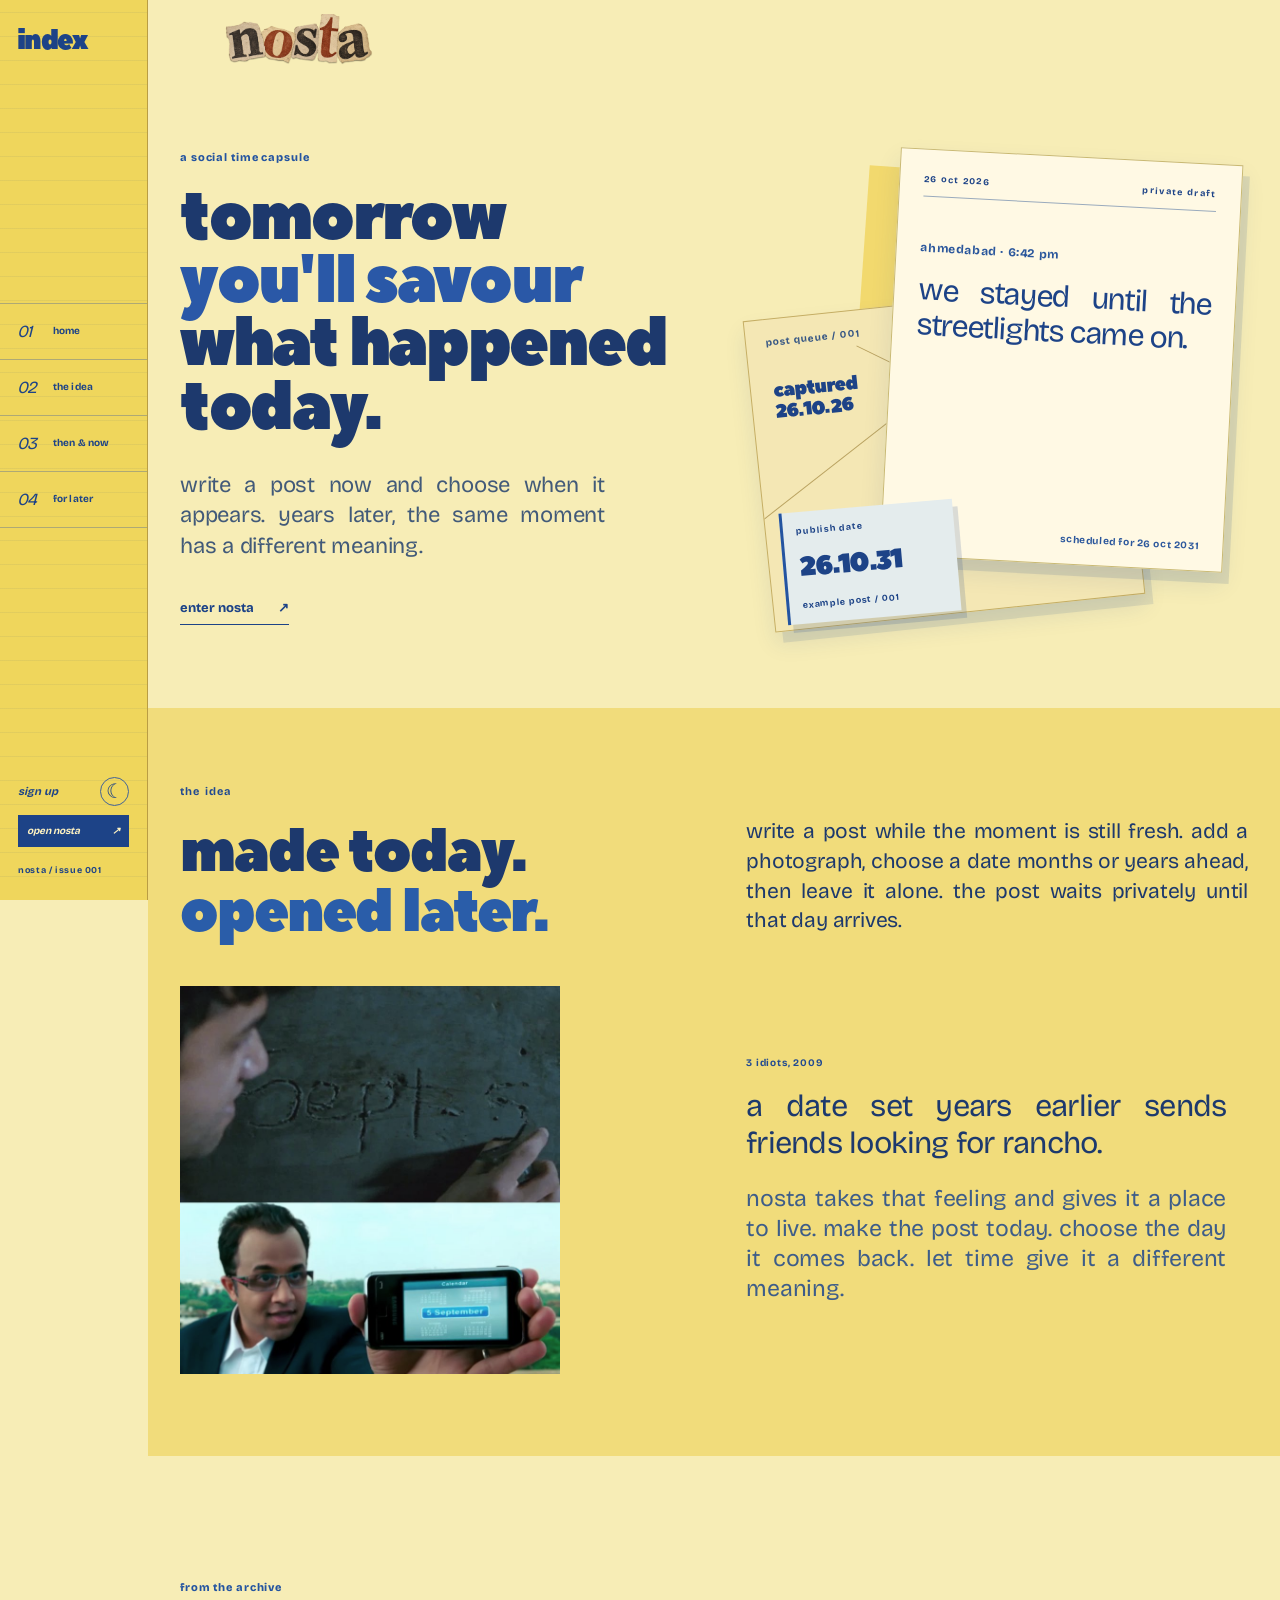
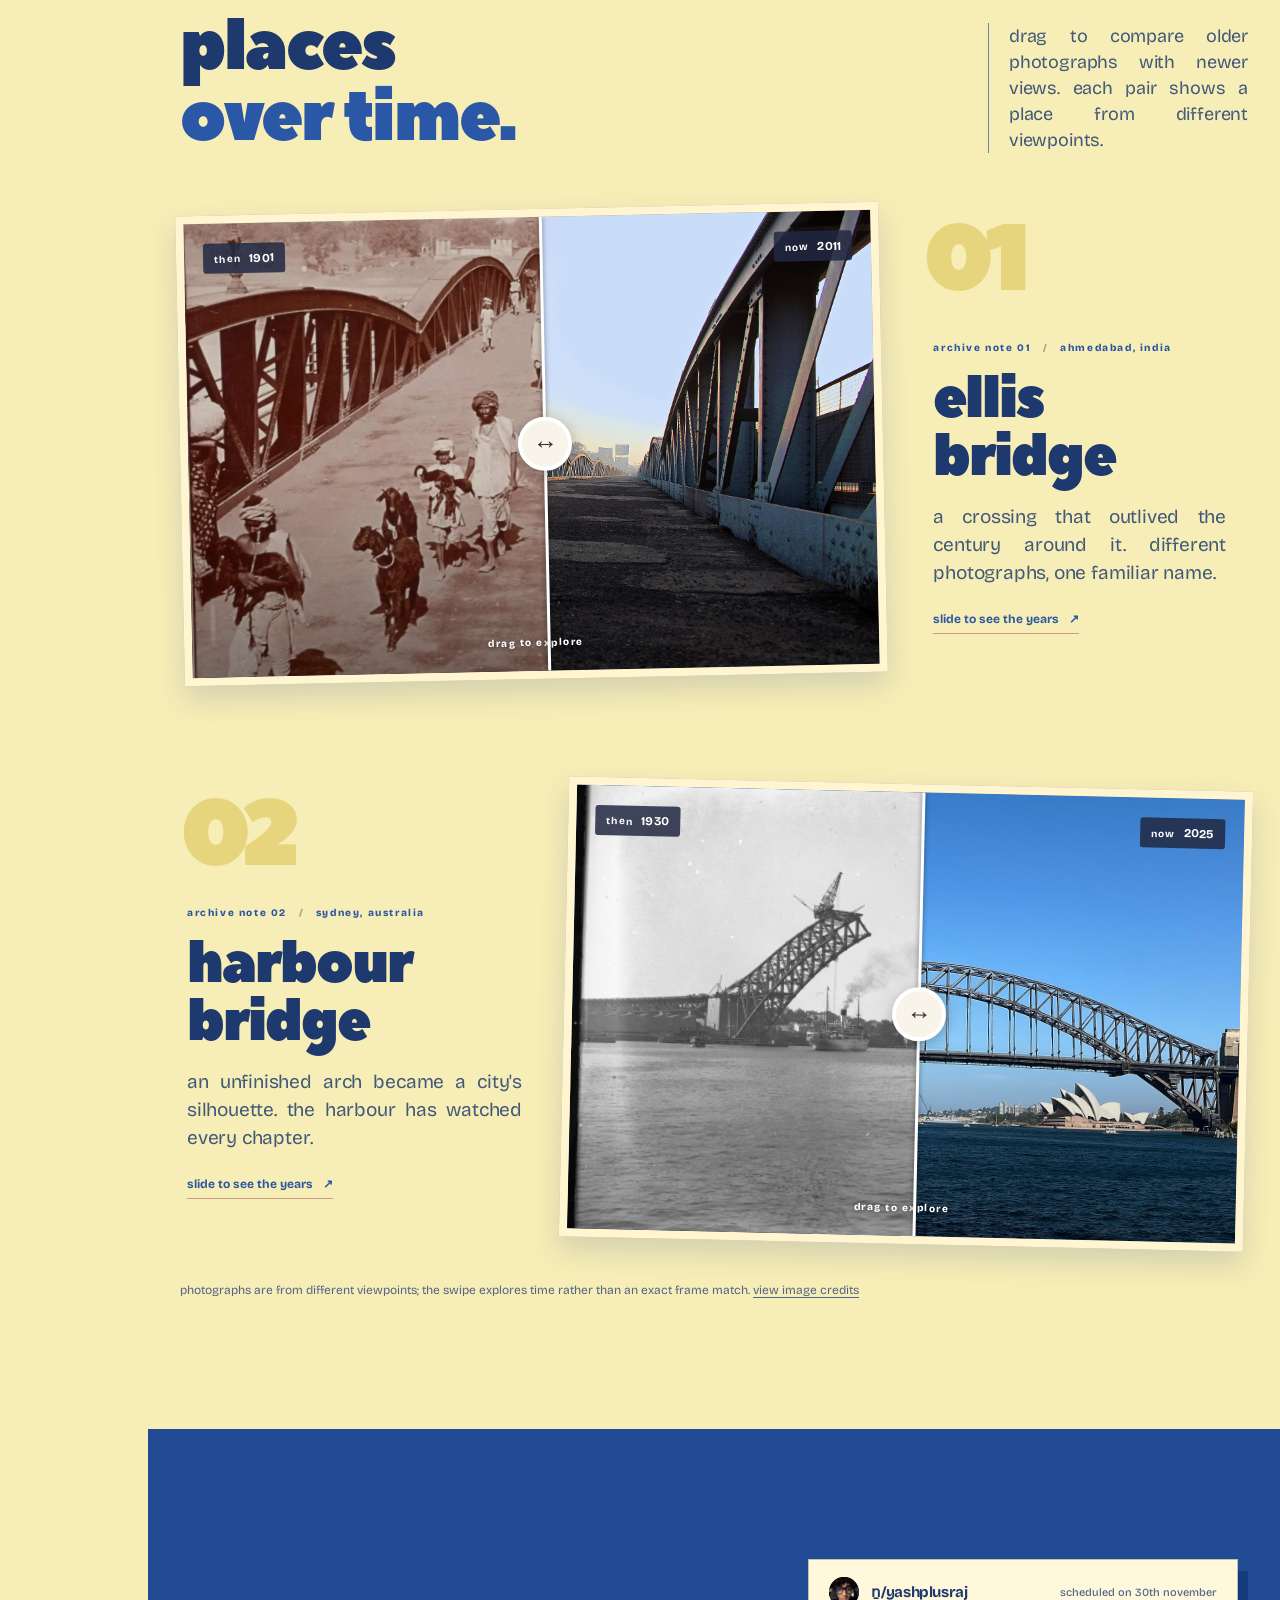
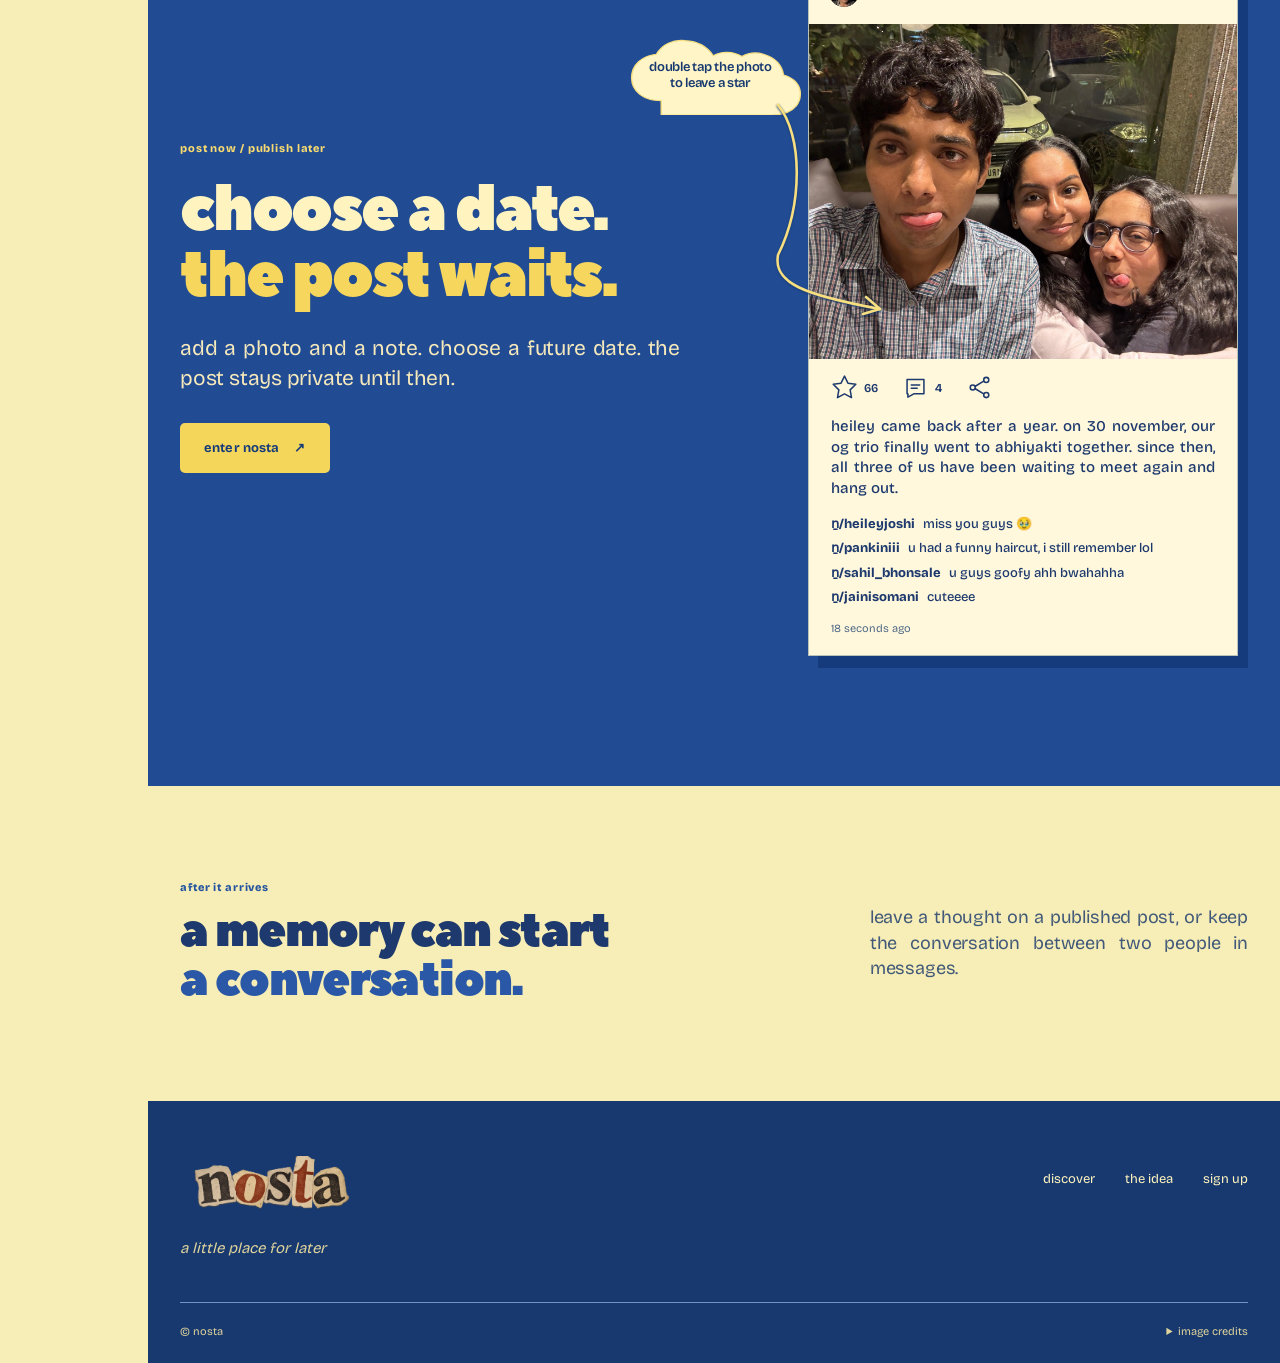
==== public-site/index.html @ d3b68fe1 "Add files via upload" ====
<!doctype html>
<html lang="en">
<head>
  <meta charset="utf-8">
  <meta name="viewport" content="width=device-width, initial-scale=1">
  <meta name="theme-color" content="#f7edb6">
  <meta name="description" content="nosta is a place to capture today and rediscover tomorrow.">
  <title>nosta</title>
  <link rel="icon" href="./favicon.svg" type="image/svg+xml">
  <script src="./theme.js"></script>
  <link rel="stylesheet" href="./styles.css?v=11">
  <link rel="stylesheet" href="./palette.css?v=2">
  <script src="./main.js?v=3" defer></script>
</head>
<body>
<div class="loading-screen" role="status" aria-live="polite" aria-label="loading nosta">
  <span class="loading-mark"><img src="./assets/nosta-newspaper-logo.png" alt="nosta"></span>
  <span class="loading-caption">a little place for later</span>
  <span class="loading-track" aria-hidden="true"><span></span></span>
</div>
<aside class="theme-rail" aria-label="explore nosta">
  <div class="theme-rail-title"><span>index</span></div>
  <nav class="theme-rail-nav" aria-label="page sections">
    <a href="#top"><span class="rail-number" aria-hidden="true">01</span><span class="rail-label">home</span></a>
    <a href="#the-idea"><span class="rail-number" aria-hidden="true">02</span><span class="rail-label">the idea</span></a>
    <a href="#discover"><span class="rail-number" aria-hidden="true">03</span><span class="rail-label">then & now</span></a>
    <a href="#your-future"><span class="rail-number" aria-hidden="true">04</span><span class="rail-label">for later</span></a>
  </nav>
  <div class="theme-rail-bottom"><div class="rail-controls"><a class="rail-signin" href="./waitlist.html">sign up</a><button class="theme-toggle" type="button" data-theme-toggle aria-label="switch to dark theme" aria-pressed="false" title="switch to dark theme"><span class="theme-icon theme-icon-moon" aria-hidden="true">☾</span><span class="theme-icon theme-icon-sun" aria-hidden="true">☀</span></button></div><a class="rail-join" href="./waitlist.html">open nosta <span aria-hidden="true">↗</span></a><small>nosta / issue 001</small></div>
</aside>
<main class="site-shell">
  <header class="site-header" id="top">
    <a class="header-logo" href="./index.html" aria-label="nosta home"><span class="nosta-logo"><img src="./assets/nosta-newspaper-logo.png" alt="nosta"></span></a>
    <div class="mobile-header-actions"><a href="./waitlist.html">sign up</a><button class="theme-toggle" type="button" data-theme-toggle aria-label="switch to dark theme" aria-pressed="false" title="switch to dark theme"><span class="theme-icon theme-icon-moon" aria-hidden="true">☾</span><span class="theme-icon theme-icon-sun" aria-hidden="true">☀</span></button></div>
  </header>

  <section class="hero section-wrap" aria-labelledby="hero-title">
    <div class="hero-copy">
      <p class="eyebrow">a social time capsule</p>
      <h1 id="hero-title">tomorrow<br><em>you'll savour</em><br>what happened today.</h1>
      <p class="hero-description">write a post now and choose when it appears. years later, the same moment has a different meaning.</p>
      <a class="hero-enter" href="./waitlist.html">enter nosta <span aria-hidden="true">↗</span></a>
    </div>
    <div class="hero-art" aria-hidden="true">
      <div class="hero-envelope"><span class="envelope-mark">post queue / 001</span><span class="envelope-address">captured<br>26.10.26</span></div>
      <div class="hero-letter"><div class="letter-top"><span>26 oct 2026</span><span>private draft</span></div><p class="letter-salutation">ahmedabad · 6:42 pm</p><p class="letter-body">we stayed until the streetlights came on.</p><span class="letter-signature">scheduled for 26 oct 2031</span></div>
      <div class="hero-ticket"><span>publish date</span><strong>26.10.31</strong><small>example post / 001</small></div>
    </div>
  </section>

  <section class="intro-strip" id="the-idea" aria-labelledby="idea-title">
    <div class="section-wrap intro-strip-inner">
      <div class="intro-lead"><span class="intro-number">the idea</span><h2 id="idea-title">made today.<br><em>opened later.</em></h2></div>
      <div class="intro-copy"><p>write a post while the moment is still fresh. add a photograph, choose a date months or years ahead, then leave it alone. the post waits privately until that day arrives.</p></div>
      <figure class="intro-film">
        <img src="./assets/three-idiots-september-5.jpg" alt="two scenes from 3 idiots: september 5 marked on a wall and shown on a phone calendar" width="800" height="818" loading="lazy">
        <figcaption><span>3 idiots, 2009</span><p>a date set years earlier sends friends looking for rancho.</p><p>nosta takes that feeling and gives it a place to live. make the post today. choose the day it comes back. let time give it a different meaning.</p></figcaption>
      </figure>
    </div>
  </section>

  <section class="discover-section section-wrap" id="discover" aria-labelledby="discover-title">
    <div class="section-heading"><div><p class="eyebrow">from the archive</p><h2 id="discover-title">places<br><em>over time.</em></h2></div><p>drag to compare older photographs with newer views. each pair shows a place from different viewpoints.</p></div>
    <article class="story-card story-card-featured">
      <div class="comparison" data-comparison role="group" aria-label="ellis bridge: compare 1901 and 2011">
        <img class="comparison-image comparison-after" src="./assets/ellis-2011.jpg" alt="ellis bridge in ahmedabad, photographed in 2011" draggable="false">
        <img class="comparison-image comparison-before" src="./assets/ellis-1901.webp" alt="ellis bridge in ahmedabad, photographed around 1901" draggable="false">
        <span class="comparison-pill comparison-pill-before">then <strong>1901</strong></span><span class="comparison-pill comparison-pill-after">now <strong>2011</strong></span>
        <input class="comparison-range" type="range" min="0" max="100" value="52" aria-label="reveal ellis bridge in 1901 or 2011">
        <span class="comparison-divider" aria-hidden="true"></span><span class="comparison-handle" aria-hidden="true">↔</span><span class="comparison-help" aria-hidden="true">drag to explore</span>
      </div>
      <div class="story-details"><div class="story-index">archive note 01 <span>/</span> ahmedabad, india</div><h3>ellis<br>bridge</h3><p>a crossing that outlived the century around it. different photographs, one familiar name.</p><span class="story-tag">slide to see the years <span aria-hidden="true">↗</span></span></div>
    </article>
    <article class="story-card story-card-secondary">
      <div class="story-details"><div class="story-index">archive note 02 <span>/</span> sydney, australia</div><h3>harbour<br>bridge</h3><p>an unfinished arch became a city's silhouette. the harbour has watched every chapter.</p><span class="story-tag">slide to see the years <span aria-hidden="true">↗</span></span></div>
      <div class="comparison" data-comparison role="group" aria-label="sydney harbour bridge: compare 1930 and 2025">
        <img class="comparison-image comparison-after" src="./assets/sydney-2025.jpg" alt="sydney harbour bridge photographed in october 2025" draggable="false">
        <img class="comparison-image comparison-before" src="./assets/sydney-1930.jpg" alt="sydney harbour bridge under construction in may 1930" draggable="false">
        <span class="comparison-pill comparison-pill-before">then <strong>1930</strong></span><span class="comparison-pill comparison-pill-after">now <strong>2025</strong></span>
        <input class="comparison-range" type="range" min="0" max="100" value="52" aria-label="reveal sydney harbour bridge in 1930 or 2025">
        <span class="comparison-divider" aria-hidden="true"></span><span class="comparison-handle" aria-hidden="true">↔</span><span class="comparison-help" aria-hidden="true">drag to explore</span>
      </div>
    </article>
    <p class="image-context">photographs are from different viewpoints; the swipe explores time rather than an exact frame match. <a href="#image-credits">view image credits</a></p>
  </section>

  <section class="future-section" id="your-future" aria-labelledby="future-title"><div class="section-wrap future-grid">
    <div class="future-copy"><p class="eyebrow eyebrow-light">post now / publish later</p><h2 id="future-title">choose a date.<br><em>the post waits.</em></h2><p>add a photo and a note. choose a future date. the post stays private until then.</p><a class="button-light" href="./waitlist.html">enter nosta <span aria-hidden="true">↗</span></a></div>
    <div class="post-demo">
    <div class="post-demo-note" aria-hidden="true"><span class="post-demo-cloud"><svg viewBox="0 0 230 112" preserveAspectRatio="none"><path d="M54 92C32 92 17 79 17 60c0-18 13-31 31-33C55 13 69 6 84 8c16 1 28 9 35 21 11-7 25-6 36 1 8-5 18-6 27-3 15 5 23 16 25 29 13 4 21 14 21 27 0 18-15 29-35 29H54Z"/></svg><span>double tap the photo<br>to leave a star</span></span><svg class="post-demo-arrow" viewBox="0 0 170 230" preserveAspectRatio="none" fill="none"><path d="M10 10C35 40 35 110 10 160C5 188 36 200 112 214"/><path d="m112 214-14-12M112 214l-17 5"/></svg><svg class="post-demo-arrow-mobile" viewBox="0 0 100 175" fill="none"><path d="M12 8C64 34 88 79 59 151"/><path d="m59 151-11-16M59 151l17-8"/></svg></div>
    <article class="post-preview" aria-label="example of a nosta post">
      <header class="post-preview-header"><span class="post-profile" aria-hidden="true"><img src="./assets/nosta-yash-profile.jpg" alt=""></span><span class="post-username">ṉ/yashplusraj</span><span class="post-scheduled">scheduled on 30th november</span></header>
      <div class="post-preview-photo" role="img" aria-label="three friends together at abhiyakti. double tap to leave a star." title="double tap to leave a star">
        <img src="./assets/nosta-trio-abhiyakti.jpg" alt="" loading="lazy">
        <span class="post-star-burst" aria-hidden="true"><svg viewBox="0 0 32 32"><path d="m16 2.5 4.1 8.4 9.3 1.3-6.7 6.6 1.6 9.2L16 23.6 7.7 28l1.6-9.2-6.7-6.6 9.3-1.3L16 2.5Z"/></svg></span>
      </div>
      <div class="post-preview-actions" aria-label="post actions">
        <button class="post-action post-action-star" type="button" data-star-button data-count="66" aria-label="star this post" aria-pressed="false"><svg class="star-icon" viewBox="0 0 32 32" aria-hidden="true"><path d="m16 2.5 4.1 8.4 9.3 1.3-6.7 6.6 1.6 9.2L16 23.6 7.7 28l1.6-9.2-6.7-6.6 9.3-1.3L16 2.5Z"/></svg><span class="post-action-count" hidden></span></button>
        <button class="post-action" type="button" data-post-action="comment" data-count="4" aria-label="view 4 comments"><svg viewBox="0 0 32 32" aria-hidden="true"><path d="M6 6.5h20v17H14l-7 4v-4H6z"/><path d="M11 13h10M11 17h7"/></svg><span class="post-action-count" hidden></span></button>
        <button class="post-action" type="button" data-post-action="share" data-count="0" aria-label="share this post"><svg viewBox="0 0 32 32" aria-hidden="true"><circle cx="8" cy="16" r="3"/><circle cx="24" cy="7" r="3"/><circle cx="24" cy="25" r="3"/><path d="m11 14.5 10-6M11 17.5l10 6"/></svg><span class="post-action-count" hidden></span></button>
      </div>
      <div class="post-preview-content"><p class="post-preview-caption">heiley came back after a year. on 30 november, our og trio finally went to abhiyakti together. since then, all three of us have been waiting to meet again and hang out.</p><div class="post-preview-comments" aria-label="comments on this post" tabindex="-1"><p><strong>ṉ/heileyjoshi</strong> miss you guys 🥹</p><p><strong>ṉ/pankiniii</strong> u had a funny haircut, i still remember lol</p><p><strong>ṉ/sahil_bhonsale</strong> u guys goofy ahh bwahahha</p><p><strong>ṉ/jainisomani</strong> cuteeee</p></div><p class="post-preview-time">18 seconds ago</p><p class="post-preview-feedback" role="status" aria-live="polite" hidden></p></div>
    </article>
    </div>
    <a class="future-mobile-cta button-light" href="./waitlist.html">enter nosta <span aria-hidden="true">↗</span></a>
  </div></section>

  <section class="connection-section section-wrap" aria-labelledby="connection-title"><div><p class="eyebrow">after it arrives</p><h2 id="connection-title">a memory can start<br><em>a conversation.</em></h2></div><p>leave a thought on a published post, or keep the conversation between two people in messages.</p></section>

  <footer class="site-footer" id="image-credits"><div class="section-wrap footer-main"><div><span class="nosta-logo"><img src="./assets/nosta-newspaper-logo.png" alt="nosta"></span><p>a little place for later</p></div><div class="footer-links"><a href="#discover">discover</a><a href="#the-idea">the idea</a><a href="./waitlist.html">sign up</a></div></div><div class="section-wrap footer-credits"><span>© nosta</span><details><summary>image credits</summary><p><em>3 idiots</em> film scenes: © <a href="https://vinodchoprafilms.com/movies/3-idiots/" target="_blank" rel="noreferrer">vinod chopra films</a>; image composition from a <a href="https://www.linkedin.com/posts/rudranilbhattacharjee_3idiots-agenticai-softwareengineering-activity-7369716349708787715-qBpE" target="_blank" rel="noreferrer">public post</a>. ellis bridge, 1901: <a href="https://oldpik.com/en/picture/_QdSI2jMEpo" target="_blank" rel="noreferrer">oldpik collection</a>. ellis bridge, 2011: <a href="https://commons.wikimedia.org/wiki/File:Old_bridge_of_ahmedabad.JPG" target="_blank" rel="noreferrer">glitterchirag / wikimedia commons</a>, cc by-sa 3.0. sydney, 1930: <a href="https://commons.wikimedia.org/wiki/File:Sydney_Harbour_Bridge_under_construction_(7606868638).jpg" target="_blank" rel="noreferrer">samuel j. hood studio / australian national maritime museum</a>. sydney, 2025: <a href="https://commons.wikimedia.org/wiki/File:Sydney_Harbour_Bridge-16_October_2025.jpg" target="_blank" rel="noreferrer">servite et contribuere / wikimedia commons</a>, cc0.</p></details></div></footer>
</main>
</body>
</html>
---- public-site/styles.css ----
@font-face{font-family:Newsreader;src:url('./assets/newsreader-roman.woff2') format('woff2');font-style:normal;font-weight:200 800;font-display:swap}
@font-face{font-family:Newsreader;src:url('./assets/newsreader-italic.woff2') format('woff2');font-style:italic;font-weight:200 800;font-display:swap}
@font-face{font-family:IBMPlexSans;src:url('./assets/ibm-plex-sans-latin-ext.woff2') format('woff2');font-style:normal;font-weight:400 700;font-display:swap;unicode-range:U+0100-024F,U+1E00-1EFF}
@font-face{font-family:IBMPlexSans;src:url('./assets/ibm-plex-sans-variable.woff2') format('woff2');font-style:normal;font-weight:400 700;font-display:swap;unicode-range:U+0000-00FF,U+2000-206F,U+20AC,U+2122,U+2191-2193}
@font-face{font-family:DMSans;src:url('./assets/dm-sans-latin-ext.woff2') format('woff2');font-style:normal;font-weight:400 700;font-display:swap;unicode-range:U+0100-024F,U+1E00-1EFF}
@font-face{font-family:DMSans;src:url('./assets/dm-sans-latin.woff2') format('woff2');font-style:normal;font-weight:400 700;font-display:swap;unicode-range:U+0000-00FF,U+2000-206F,U+20AC,U+2122,U+2191-2193}
@font-face{font-family:OpenSauceSans;src:url('./assets/open-sauce-sans-regular.woff2') format('woff2');font-style:normal;font-weight:400;font-display:swap}
@font-face{font-family:OpenSauceSans;src:url('./assets/open-sauce-sans-italic.woff2') format('woff2');font-style:italic;font-weight:400;font-display:swap}
@font-face{font-family:OpenSauceSans;src:url('./assets/open-sauce-sans-semibold.woff2') format('woff2');font-style:normal;font-weight:600;font-display:swap}
@font-face{font-family:OpenSauceSans;src:url('./assets/open-sauce-sans-bold.woff2') format('woff2');font-style:normal;font-weight:700;font-display:swap}
@font-face{font-family:OpenSauceSans;src:url('./assets/open-sauce-sans-extrabold.woff2') format('woff2');font-style:normal;font-weight:800;font-display:swap}
@font-face{font-family:PeaceSans;src:url('./assets/peace-sans.woff2') format('woff2');font-style:normal;font-weight:700;font-display:swap}
@font-face{font-family:BricolageGrotesque;src:url('./assets/bricolage-grotesque-latin-ext.woff2') format('woff2');font-style:normal;font-weight:200 800;font-display:swap;unicode-range:U+0100-02BA,U+02BD-02C5,U+02C7-02CC,U+02CE-02D7,U+02DD-02FF,U+0304,U+0308,U+0329,U+1D00-1DBF,U+1E00-1E9F,U+1EF2-1EFF,U+2020,U+20A0-20AB,U+20AD-20C0,U+2113,U+2C60-2C7F,U+A720-A7FF}
@font-face{font-family:BricolageGrotesque;src:url('./assets/bricolage-grotesque-latin.woff2') format('woff2');font-style:normal;font-weight:200 800;font-display:swap;unicode-range:U+0000-00FF,U+0131,U+0152-0153,U+02BB-02BC,U+02C6,U+02DA,U+0304,U+0308,U+0329,U+2000-206F,U+20AC,U+2122,U+2191,U+2193,U+2212,U+2215,U+FEFF,U+FFFD}
:root{--paper:#f7f1e7;--paper-deep:#efe5d6;--ink:#28221e;--muted:#6d645c;--rust:#a9432b;--rust-dark:#86341f;--gold:#eab772;--line:#d9cebf;--serif:Newsreader,Georgia,serif;--editorial:Newsreader,Georgia,serif;--sans:IBMPlexSans,Arial,Helvetica,sans-serif}
*{box-sizing:border-box}
html{scroll-behavior:smooth}
body{margin:0;background:var(--paper);color:var(--ink);font-family:var(--sans);-webkit-font-smoothing:antialiased}
a{color:inherit;text-decoration:none}
button,input{font:inherit}
.site-shell{overflow:hidden}
.section-wrap{width:min(100% - 64px,1220px);margin-inline:auto}
.announcement-bar{height:31px;display:flex;align-items:center;justify-content:center;gap:13px;background:#80311f;color:#f8e8d4;font-size:10px;font-weight:700;letter-spacing:.22em;text-transform:uppercase}
.announcement-bar span{font-size:13px;color:#e5ae70;line-height:1}
.site-header{height:86px;display:flex;align-items:center;justify-content:space-between;padding:0 clamp(28px,5vw,80px);border-bottom:1px solid var(--line);background:#fbf7ef;position:relative;z-index:10}
.header-logo{display:inline-flex;align-items:center;min-width:180px}
.nosta-logo{display:inline-flex;align-items:baseline;position:relative;font:700 47px/.85 var(--serif);letter-spacing:-.095em;color:var(--rust);white-space:nowrap;text-shadow:.6px .6px 0 #702516}
.nosta-logo span{display:inline-block}
.nosta-logo span:nth-child(1){transform:rotate(-7deg) translateY(1px);font-size:1.15em;margin-right:.015em}
.nosta-logo span:nth-child(2){transform:rotate(7deg) translateY(-1px)}
.nosta-logo span:nth-child(3){transform:rotate(-4deg) translateY(2px)}
.nosta-logo span:nth-child(4){transform:rotate(3deg)}
.nosta-logo span:nth-child(5){transform:rotate(-6deg) translateY(2px)}
.nosta-logo i{font:normal 16px/1 var(--editorial);letter-spacing:0;position:absolute;right:-20px;top:0;color:#cf7a3a;transform:rotate(12deg)}
.nosta-logo-light{color:#f7e8d0;text-shadow:.6px .6px 0 #d2a688}
.nosta-logo{width:164px;line-height:1}
.nosta-logo img{display:block;width:100%;height:auto}
.main-nav{display:flex;gap:37px;align-items:center;margin-left:30px}
.main-nav a{font-size:13px;font-weight:600;color:#534940;transition:color .2s}
.main-nav a:hover,.header-signin:hover,.footer-links a:hover{color:var(--rust)}
.header-actions{display:flex;align-items:center;justify-content:flex-end;gap:25px;min-width:180px}
.header-signin,.header-user{font-size:13px;font-weight:700;white-space:nowrap}
.header-join,.button-primary,.button-light{display:inline-flex;align-items:center;justify-content:center;gap:15px;border-radius:5px;font-size:13px;font-weight:700;letter-spacing:.01em;transition:transform .2s,background .2s,box-shadow .2s}
.header-join{background:var(--rust);color:white;padding:13px 18px}
.header-join:hover,.button-primary:hover{background:var(--rust-dark);transform:translateY(-2px);box-shadow:0 7px 18px #8b3a2530}
.hero{min-height:600px;display:grid;grid-template-columns:47% 53%;align-items:center;padding-top:45px;padding-bottom:65px}
.hero-copy{position:relative;z-index:2;padding-bottom:20px}
.eyebrow{display:flex;align-items:center;gap:9px;margin:0 0 23px;color:var(--rust);font-size:11px;font-weight:800;letter-spacing:.18em}
.eyebrow-dot{width:7px;height:7px;flex:0 0 7px;border-radius:50%;background:currentColor}
h1,h2,h3,p{margin-top:0}
.hero h1,.section-heading h2,.future-copy h2,.connection-section h2,.story-details h3,.memory-body h3,.login-copy h1,.login-card h2{font-family:var(--serif);font-weight:700}
.hero h1{font-size:clamp(56px,6vw,91px);line-height:1.02;letter-spacing:-.07em;max-width:600px;margin:0 0 25px}
em{font-style:normal;color:var(--rust)}
.hero-description{font-size:17px;line-height:1.7;color:var(--muted);max-width:480px;margin-bottom:29px}
.hero-cta-row{display:flex;align-items:center;gap:29px;flex-wrap:wrap}
.button-primary{background:var(--rust);color:#fff;padding:17px 24px}
.text-link{display:inline-flex;align-items:center;gap:10px;color:var(--ink);font-size:13px;font-weight:700;border-bottom:1px solid #8d7764;padding:8px 0}
.text-link:hover{color:var(--rust);border-color:var(--rust)}
.hero-footnote{display:flex;align-items:center;gap:9px;margin-top:48px;color:#85776a;font-family:var(--editorial);font-style:italic;font-size:13px}
.hero-footnote span{font-style:normal;color:var(--rust);font-size:20px}
.hero-art{height:500px;position:relative;margin-left:15px}
.hero-art:before{content:"";position:absolute;width:390px;height:390px;border-radius:50%;background:#ecd6b8;left:12%;top:7%}
.hero-photo{position:absolute;border:9px solid #fffaf1;box-shadow:0 20px 35px #5c463227;overflow:hidden;background:#dfd0bf}
.hero-photo img{width:100%;height:100%;object-fit:cover;display:block}
.hero-photo-back{width:60%;height:340px;left:0;top:35px;transform:rotate(-8deg)}
.hero-photo-front{width:64%;height:350px;right:0;top:94px;transform:rotate(7deg)}
.hero-photo-front img{object-position:53% center}
.photo-stamp{position:absolute;right:12px;bottom:12px;display:inline-block;background:#f9f2e6;color:#8a442f;padding:7px 11px;font:italic 16px var(--editorial);transform:rotate(-6deg)}
.hero-doodle{position:absolute;color:#b55231;z-index:3}
.hero-doodle-one{font-size:56px;right:4%;top:12px}.hero-doodle-two{font-size:29px;left:4%;bottom:16px}
.hero-paper-label{position:absolute;z-index:4;left:26%;bottom:4px;transform:rotate(-7deg);background:#eebf7c;color:#5f2e1e;padding:15px 26px;text-align:center;box-shadow:4px 6px 0 #b8824f44;font:italic 17px/1.15 var(--editorial)}
.intro-strip{background:#e9d8bd;border-top:1px solid #d7bd99;border-bottom:1px solid #d7bd99}
.intro-strip-inner{min-height:126px;display:flex;align-items:center;gap:55px}
.intro-number{font-size:11px;letter-spacing:.16em;font-weight:800;color:var(--rust);white-space:nowrap}
.intro-strip p{margin:0;font:700 clamp(20px,2.4vw,30px)/1.3 var(--serif);letter-spacing:-.025em}
.intro-strip p span{color:var(--rust)}
.intro-flower{margin-left:auto;color:var(--rust);font-size:50px;line-height:1}
.discover-section{padding-top:95px;padding-bottom:100px}
.section-heading{display:flex;justify-content:space-between;align-items:end;gap:30px;margin-bottom:38px}
.section-heading .eyebrow{margin-bottom:18px}
.section-heading h2{font-size:clamp(36px,4vw,56px);line-height:1.12;letter-spacing:-.05em;margin:0}
.section-heading>p{max-width:245px;margin:0 0 5px;color:var(--muted);font-size:14px;line-height:1.6}
.story-card{display:grid;border:1px solid #dfd5c8;background:#fcf9f2;box-shadow:0 15px 35px #71563c0d;overflow:hidden}
.story-card-featured{grid-template-columns:1.55fr 1fr;min-height:500px}
.story-card-secondary{grid-template-columns:.9fr 1.25fr;min-height:410px;margin-top:23px}
.story-details{display:flex;flex-direction:column;align-items:flex-start;justify-content:center;padding:clamp(28px,4vw,55px)}
.story-index{color:var(--rust);font-size:10px;font-weight:800;letter-spacing:.16em;margin-bottom:30px}
.story-index span{padding:0 8px;color:#ad9b8d}
.story-details h3{font-size:clamp(32px,3.3vw,48px);line-height:1.08;letter-spacing:-.055em;margin-bottom:18px}
.story-details p{max-width:335px;color:var(--muted);font-size:15px;line-height:1.75;margin-bottom:25px}
.story-tag{display:inline-flex;align-items:center;gap:10px;color:var(--rust);font-size:12px;font-weight:700;border-bottom:1px solid #cb9c84;padding-bottom:7px}
.comparison{position:relative;min-height:400px;overflow:hidden;background:#b5a899;isolation:isolate;touch-action:pan-y}
.comparison-image{position:absolute;inset:0;width:100%;height:100%;object-fit:cover;user-select:none;pointer-events:none}
.comparison-before{z-index:1;object-position:center center}
.comparison-after{object-position:center center}
.story-card-featured .comparison-before{object-position:55% 42%}
.story-card-featured .comparison-after{object-position:53% 50%}
.comparison:after{content:"";position:absolute;inset:55% 0 0;background:linear-gradient(transparent,#0005);pointer-events:none;z-index:2}
.comparison-pill{position:absolute;top:20px;z-index:3;padding:8px 11px;border-radius:3px;background:#241c1cb8;color:white;font-size:10px;font-weight:700;letter-spacing:.12em;pointer-events:none}
.comparison-pill strong{margin-left:5px;font-size:12px;letter-spacing:.02em}
.comparison-pill-before{left:19px}.comparison-pill-after{right:19px}
.comparison-range{position:absolute;inset:0;z-index:7;width:100%;height:100%;margin:0;opacity:0;cursor:ew-resize;touch-action:none}
.comparison-divider{position:absolute;top:0;bottom:0;width:3px;background:#fff;z-index:4;transform:translateX(-50%);pointer-events:none;box-shadow:0 0 5px #0007}
.comparison-handle{position:absolute;top:50%;z-index:5;transform:translate(-50%,-50%);display:grid;place-items:center;width:54px;height:54px;border:4px solid #fff;border-radius:50%;background:#f9f4e9;color:#3e312b;box-shadow:0 3px 14px #0004;pointer-events:none}
.comparison-range:focus-visible~.comparison-handle{outline:4px solid var(--gold);outline-offset:5px}
.comparison-help{position:absolute;bottom:22px;left:50%;transform:translateX(-50%);z-index:3;color:white;font-size:10px;font-weight:800;letter-spacing:.15em;white-space:nowrap;text-shadow:0 1px 4px #0008;pointer-events:none}
.image-context{color:#85796c;font-size:12px;line-height:1.5;margin:17px 0 0}.image-context a{text-decoration:underline;text-underline-offset:3px}
.future-section{background:#813722;color:#f8ecdc;padding:100px 0 105px;position:relative;overflow:hidden}
.future-section:before{content:"✳";position:absolute;right:-60px;top:-80px;font:400 420px/.8 var(--editorial);color:#ffffff0b}
.future-grid{position:relative;display:grid;grid-template-columns:1fr 1fr;align-items:center;gap:90px}
.eyebrow-light{color:#eac492}
.future-copy h2{max-width:570px;font-size:clamp(45px,5vw,69px);line-height:1.1;letter-spacing:-.055em;margin-bottom:24px}
.future-copy h2 em{color:#f3b879}
.future-copy>p:not(.eyebrow){max-width:500px;color:#ecd2bc;font-size:17px;line-height:1.72;margin-bottom:29px}
.button-light{padding:17px 24px;background:#f5ebdc;color:#76321f}.button-light:hover{background:#fff6e9;transform:translateY(-2px)}
.memory-card{width:min(100%,420px);margin:auto;background:#fbf5e9;color:var(--ink);border:10px solid #fbf5e9;box-shadow:18px 20px 0 #5b241633,0 25px 55px #2b130e4d;transform:rotate(4deg)}
.memory-card-top{height:55px;display:flex;align-items:center;gap:11px;color:#654739;font-size:10px;letter-spacing:.15em;font-weight:800;padding:0 12px}
.memory-icon{width:30px;height:30px;border-radius:50%;display:grid;place-items:center;background:#ebd4b7;color:var(--rust)}
.memory-more{margin-left:auto;letter-spacing:.2em}
.memory-image{height:205px;overflow:hidden}.memory-image img{width:100%;height:100%;object-fit:cover}
.memory-body{padding:24px 20px 15px}.memory-date{display:flex;align-items:center;gap:7px;color:var(--rust);font-size:10px;font-weight:800;letter-spacing:.12em}
.memory-body h3{font-size:31px;letter-spacing:-.05em;margin:15px 0 4px}.memory-body p{font-size:13px;color:#796a5d;margin:0}.memory-divider{height:1px;background:#dfd4c5;margin:22px 0 15px}.memory-bottom{display:flex;align-items:center;justify-content:space-between;color:#7d6f64;font-size:11px}.memory-bottom span:first-child{display:flex;align-items:center;gap:6px}.memory-lock{font-size:22px;color:var(--rust)}
.connection-section{display:grid;grid-template-columns:65px 1.5fr .8fr;align-items:center;gap:28px;padding-top:84px;padding-bottom:84px}
.connection-icon{height:55px;width:55px;display:grid;place-items:center;border:1px solid #c9a992;border-radius:50%;color:var(--rust)}
.connection-section .eyebrow{margin-bottom:13px}.connection-section h2{font-size:clamp(29px,3.4vw,46px);line-height:1.16;letter-spacing:-.05em;margin:0;max-width:580px}.connection-section>p{color:var(--muted);font-size:14px;line-height:1.7;margin:0}
.site-footer{background:#322820;color:#ede0cd;padding:55px 0 25px}.footer-main{display:flex;align-items:start;justify-content:space-between;gap:30px;padding-bottom:45px}.footer-main p{font:italic 15px var(--editorial);color:#c7b09a;margin:18px 0 0}.footer-links{display:flex;gap:30px;padding-top:15px;font-size:13px}.footer-credits{border-top:1px solid #6f5a4a;padding-top:22px;display:flex;justify-content:space-between;gap:25px;color:#bea995;font-size:11px}.footer-credits details{max-width:770px;text-align:right}.footer-credits summary{cursor:pointer}.footer-credits p{line-height:1.6;margin-top:12px}.footer-credits a{text-decoration:underline}

/* Sign in */
.login-page{min-height:100vh;display:grid;grid-template-columns:1fr 1fr;background:var(--paper)}
.login-visual{position:relative;padding:38px clamp(35px,6vw,90px);background:#813722;color:#f7ecdf;display:flex;flex-direction:column;justify-content:space-between;overflow:hidden}
.login-visual:after{content:"✳";position:absolute;right:-110px;bottom:-150px;font:400 550px/.8 var(--editorial);color:#ffffff0d}
.login-visual .nosta-logo{position:relative;z-index:2}
.login-copy{position:relative;z-index:2;max-width:580px;padding-bottom:20px}.login-copy .eyebrow{color:#e7ba80}.login-copy h1{font-size:clamp(48px,5.5vw,76px);line-height:1.06;letter-spacing:-.06em;margin-bottom:20px}.login-copy h1 em{color:#e9b777}.login-copy p:last-child{max-width:420px;font-size:17px;line-height:1.7;color:#ead1be}
.login-photo{position:relative;z-index:2;width:min(100%,390px);height:180px;overflow:hidden;border:7px solid #f9ede0;transform:rotate(-4deg);box-shadow:0 12px 20px #32180f4a}.login-photo img{width:100%;height:100%;object-fit:cover}
.login-right{display:flex;flex-direction:column;align-items:center;justify-content:center;padding:50px 30px;position:relative}.login-back{position:absolute;left:45px;top:42px;color:#796b5e;font-size:13px}.login-back:hover{color:var(--rust)}
.login-card{width:min(100%,420px);background:#fffaf2;border:1px solid #e1d3c2;padding:45px;box-shadow:0 15px 35px #71563c13}
.login-card .eyebrow{margin-bottom:17px}.login-card h2{font-size:47px;line-height:1.08;letter-spacing:-.055em;margin-bottom:17px}.login-card>p:not(.eyebrow){font-size:15px;line-height:1.65;color:#75695f;margin-bottom:28px}.auth-button{display:flex;justify-content:center;align-items:center;gap:12px;width:100%;background:var(--rust);color:white;padding:16px 18px;border-radius:4px;font-size:14px;font-weight:700}.auth-button:hover{background:var(--rust-dark)}.auth-note{font-size:12px;color:#8a7a6d;text-align:center;margin:20px 0 0!important}.login-divider{display:flex;align-items:center;gap:12px;color:#a29281;margin:27px 0;font-size:11px;letter-spacing:.12em}.login-divider:before,.login-divider:after{content:"";height:1px;flex:1;background:#d6c8b8}.login-list{padding:0;list-style:none;color:#64594e;font-size:13px;line-height:1.6}.login-list li{display:flex;gap:11px;margin:10px 0}.login-list li span{color:var(--rust)}

@media(max-width:1050px){.main-nav{gap:20px}.hero{grid-template-columns:50% 50%}.hero-art{height:440px}.hero-photo-back{height:300px}.hero-photo-front{height:300px}.story-card-featured{grid-template-columns:1.25fr 1fr}.future-grid{gap:40px}}
@media(max-width:760px){.section-wrap{width:min(100% - 36px,680px)}.announcement-bar{font-size:8px;letter-spacing:.12em}.site-header{height:72px;padding:0 18px}.nosta-logo{width:140px}.main-nav{display:none}.header-logo,.header-actions{min-width:0}.header-signin,.header-user{display:none}.header-join{padding:11px 13px;font-size:12px}.hero{display:flex;flex-direction:column;align-items:stretch;padding-top:70px;padding-bottom:50px}.hero h1{font-size:clamp(51px,12vw,74px)}.hero-description{font-size:16px}.hero-footnote{margin-top:28px}.hero-art{margin:20px 0 0;height:380px}.hero-photo-back{width:58%;height:260px;top:20px}.hero-photo-front{width:60%;height:260px;top:78px}.hero-art:before{width:300px;height:300px}.hero-paper-label{left:23%;bottom:0}.intro-strip-inner{min-height:115px;gap:16px}.intro-number{display:none}.intro-strip p{font-size:22px}.intro-flower{font-size:30px}.discover-section{padding-top:65px;padding-bottom:70px}.section-heading{display:block}.section-heading h2{font-size:39px}.section-heading>p{max-width:400px;margin-top:18px}.story-card-featured,.story-card-secondary{display:flex;flex-direction:column}.story-card-secondary .story-details{order:2}.story-card-secondary .comparison{order:1}.story-card .comparison{min-height:360px}.story-details{padding:30px}.story-index{margin-bottom:16px}.story-details h3{font-size:35px}.story-details p{margin-bottom:17px}.future-section{padding:75px 0}.future-grid{display:block}.future-copy h2{font-size:48px}.future-copy>p:not(.eyebrow){font-size:16px}.memory-card{margin:65px auto 0}.connection-section{grid-template-columns:60px 1fr;padding-top:60px;padding-bottom:60px;gap:15px}.connection-section>p{grid-column:2}.footer-main{display:block}.footer-links{margin-top:20px}.login-page{display:block}.login-visual{min-height:360px;padding:30px}.login-copy{padding:55px 0 0}.login-copy h1{font-size:50px}.login-photo{display:none}.login-right{min-height:500px;padding:90px 22px 50px}.login-back{top:35px;left:22px}}
@media(max-width:460px){.hero-art{height:330px}.hero-photo-back{height:220px}.hero-photo-front{height:230px;top:72px}.hero-paper-label{font-size:13px;padding:11px 16px}.story-card .comparison{min-height:290px}.comparison-pill{top:13px;padding:7px;font-size:9px}.comparison-pill-before{left:12px}.comparison-pill-after{right:12px}.comparison-handle{width:47px;height:47px}.future-copy h2{font-size:42px}.footer-credits{display:block}.footer-credits details{text-align:left;margin-top:16px}.login-card{padding:30px}}
@media(prefers-reduced-motion:reduce){html{scroll-behavior:auto}*,*:before,*:after{transition:none!important;animation:none!important}}

/* Standalone site logo and account preview */
.nosta-logo{display:block;position:relative;width:172px;height:60px;overflow:hidden;line-height:normal;text-shadow:none}
.nosta-logo img{position:absolute;left:0;top:-12px;width:100%;height:auto;transform:none}
.site-footer .nosta-logo{width:182px;height:65px}
.comparison-handle{font-size:25px;font-weight:700}
.local-login-form{display:flex;flex-direction:column;gap:8px}
.local-login-form label{font-size:12px;font-weight:700;color:#5d5147;margin-top:9px}
.local-login-form input{width:100%;border:1px solid #d9cbb8;background:#f3ebdf;border-radius:4px;padding:13px 14px;color:#6e6256;font-size:13px}
.local-login-form .auth-button{margin-top:17px;border:0;cursor:not-allowed;opacity:.7}
@media(max-width:760px){.nosta-logo{width:140px;height:49px}.nosta-logo img{top:-10px}}

/* Portfolio-inspired Nosta theme: editorial paper, blue ink, and a landscape rail. */
:root{--paper:#f7f8f4;--paper-deep:#e8edf1;--ink:#212842;--muted:#626b79;--rust:#405c91;--rust-dark:#273f70;--gold:#adc9df;--line:#d6dce0}
body{background:var(--paper);color:var(--ink)}
.site-shell{margin-left:148px}
.theme-rail{position:fixed;inset:0 auto 0 0;width:148px;z-index:30;display:flex;flex-direction:column;align-items:center;justify-content:space-between;padding:30px 8px 22px;color:#1d2b44;border-right:1px solid #364d6470;background:radial-gradient(ellipse 95px 35px at 32% 24%,#f9fbfc 0 55%,transparent 56%),radial-gradient(ellipse 95px 35px at 81% 41%,#f9fbfc 0 55%,transparent 56%),linear-gradient(168deg,transparent 0 73%,#93ad68 73% 78%,#6d9158 78% 100%),linear-gradient(#5f9ad0 0%,#9ec6e4 72%,#d5e2df 100%)}
.theme-rail:before{content:"";position:absolute;inset:0;pointer-events:none;background:repeating-linear-gradient(0deg,#14283c13 0 1px,transparent 1px 4px),repeating-linear-gradient(90deg,#14283c0b 0 1px,transparent 1px 4px);mix-blend-mode:multiply}
.theme-rail>*{position:relative;z-index:1}
.theme-rail-title{font:italic 15px/1.2 var(--editorial);text-align:center;color:#15294a}
.theme-rail-nav{display:flex;flex-direction:column;align-items:stretch;width:100%;gap:24px}
.theme-rail-nav a{display:flex;flex-direction:column;align-items:center;gap:4px;padding:6px 2px;text-align:center;font-size:11px;font-weight:700;line-height:1.2;text-transform:lowercase;transition:transform .2s,color .2s}
.theme-rail-nav a span{font:normal 33px/1 var(--editorial);text-shadow:1px 2px #eef7ff90}
.theme-rail-nav a:hover,.theme-rail-nav a:focus-visible{transform:translateY(-3px);color:#fff;outline-offset:2px}
.theme-rail-bottom{font:italic 12px var(--editorial);text-align:center}
.announcement-bar{background:#212842;color:#eff3f5;text-transform:lowercase;letter-spacing:.12em}
.announcement-bar span{color:#b9d7ea}
.site-header{background:#fbfbf8}
.main-nav{display:none}
.header-join,.button-primary{background:#212842}
.header-join:hover,.button-primary:hover{background:#405c91;box-shadow:0 7px 18px #2128422b}
.eyebrow{letter-spacing:.08em;text-transform:lowercase}
.eyebrow-dot{border-radius:0;transform:rotate(45deg)}
.hero h1{letter-spacing:-.045em}
.hero-art:before{background:#deebf1}
.photo-stamp{color:#405c91}
.hero-doodle{color:#405c91}
.hero-paper-label{background:#e9e8ce;color:#273c61;box-shadow:4px 6px 0 #5c709433}
.intro-strip{background:#e7edf1;border-color:#c9d6dd}
.story-card{background:#fdfefa;border-color:#d6dce0;box-shadow:0 15px 35px #273f700b}
.comparison-pill{background:#212842d9}
.future-section{background:#263756}
.future-copy h2 em{color:#c6dce8}
.future-copy>p:not(.eyebrow){color:#d6e1e8}
.eyebrow-light{color:#c9dfe9}
.button-light{color:#263756;background:#f5f7f4}
.button-light:hover{background:#fff}
.site-footer{background:#202a43}
.footer-main p{color:#c2ced7}
.footer-credits{border-color:#65738a}
.login-visual{background:#263756}
.login-visual:after{color:#ffffff09}
.login-copy .eyebrow{color:#c9dfe9}
.login-copy h1 em{color:#c6dce8}
.login-copy p:last-child{color:#d6e1e8}
.login-card{background:#fdfefa;border-color:#d6dce0}

@media(max-width:1050px){.site-shell{margin-left:112px}.theme-rail{width:112px}.theme-rail-nav{gap:17px}.theme-rail-nav a span{font-size:28px}.hero{grid-template-columns:49% 51%}.hero-art{margin-left:0}.section-wrap{width:min(100% - 48px,1220px)}}
@media(max-width:850px){.site-shell{margin-left:0;padding-bottom:68px}.theme-rail{inset:auto 0 0;width:100%;height:68px;flex-direction:row;padding:4px 10px;border-right:0;border-top:1px solid #718cac;background:#d7e5ed}.theme-rail:before{opacity:.35}.theme-rail-title,.theme-rail-bottom{display:none}.theme-rail-nav{width:100%;height:100%;flex-direction:row;align-items:stretch;justify-content:space-around;gap:0}.theme-rail-nav a{justify-content:center;min-width:0;flex:1;padding:2px;font-size:10px}.theme-rail-nav a span{font-size:23px}.main-nav{display:none}.hero{grid-template-columns:1fr 1fr}}
@media(max-width:760px){.section-wrap{width:min(100% - 36px,680px)}.main-nav{display:none}.hero{display:flex}.site-header{height:72px}.theme-rail-nav a span{font-size:21px}.theme-rail-nav a{font-size:9px}}
@media(max-height:520px) and (min-width:851px){.theme-rail{padding-top:12px;padding-bottom:12px}.theme-rail-title,.theme-rail-bottom{display:none}.theme-rail-nav{gap:2px}.theme-rail-nav a span{font-size:23px}}

/* A page from the Nosta archive, rather than a grid of product cards. */
.hero{min-height:670px;grid-template-columns:53% 47%;gap:0;padding-top:45px;padding-bottom:78px;border-bottom:1px solid var(--line)}
.hero-copy{padding:20px 14px 0 0}
.hero-edition{display:flex;justify-content:space-between;gap:18px;max-width:360px;border-bottom:1px solid #8391a5;padding-bottom:10px;margin-bottom:64px;font:italic 12px var(--editorial);color:#405375}
.hero-edition span{font-style:normal;font-family:var(--sans);font-size:10px;letter-spacing:.05em}
.hero h1{font-size:clamp(58px,5.7vw,91px);line-height:.98;margin-bottom:30px;max-width:680px}
.hero-description{max-width:425px}
.hero-footnote{margin-top:52px}
.hero-art{height:535px;margin:0 0 0 12px}
.hero-art:before{width:395px;height:395px;left:12%;top:9%;border-radius:0 48% 48% 48%;transform:rotate(8deg);background:#dce9ee}
.hero-art-kicker{position:absolute;right:0;top:9px;z-index:4;font:italic 13px var(--editorial);color:#405375;transform:rotate(5deg)}
.hero-photo{border:8px solid #f9f9f4;box-shadow:12px 18px 0 #24345017,0 20px 35px #25304a22}
.hero-photo-back{width:66%;height:345px;left:0;top:55px;transform:rotate(-7deg)}
.hero-photo-back span{position:absolute;left:0;bottom:0;background:#faf9ef;padding:7px 10px;font:italic 12px var(--editorial);color:#263756}
.hero-photo-front{width:68%;height:365px;right:-1%;top:147px;transform:rotate(6deg)}
.hero-paper-label{left:11%;bottom:-8px;transform:rotate(-9deg);font-size:16px}
.hero-art-number{position:absolute;right:1%;bottom:-10px;font:700 12px var(--sans);letter-spacing:.14em;color:#405375}
.intro-strip-inner{min-height:166px;gap:50px}
.intro-strip p{font-size:clamp(25px,2.8vw,37px);line-height:1.22}
.intro-strip p i{font-weight:400}
.intro-strip p span{color:#405c91}
.intro-number{align-self:start;margin-top:38px}
.discover-section{padding-top:125px;padding-bottom:130px}
.section-heading{align-items:end;margin-bottom:56px}
.section-heading h2{font-size:clamp(51px,5.8vw,83px);line-height:.98}
.section-heading>p{border-left:1px solid #91a0b1;padding-left:20px;margin-bottom:0;max-width:260px}
.story-card{border:0;background:transparent;box-shadow:none;overflow:visible}
.story-card-featured{grid-template-columns:1.35fr .7fr;min-height:470px}
.story-card-secondary{grid-template-columns:.72fr 1.28fr;min-height:460px;margin-top:105px}
.story-card .comparison{min-height:460px;border:8px solid #fdfefa;box-shadow:0 13px 28px #26375622}
.story-card-secondary .comparison{min-height:430px;transform:rotate(1.3deg)}
.story-card-featured .comparison{transform:rotate(-1.2deg)}
.story-details{position:relative;justify-content:end;padding:55px 22px 45px 50px;border-bottom:1px solid #99a5b5}
.story-card-secondary .story-details{padding:45px 30px 45px 7px}
.story-details:before{content:"01";position:absolute;top:10px;left:40px;font:700 94px/.9 var(--serif);letter-spacing:-.1em;color:#dce5e9;z-index:-1}
.story-card-secondary .story-details:before{content:"02";left:0}
.story-index{margin-bottom:16px;text-transform:lowercase}
.story-details h3{font-size:clamp(45px,4.8vw,68px);line-height:.98;margin-bottom:17px}
.story-details p{margin-bottom:25px}
.story-tag{color:#405c91}
.image-context{margin-top:37px}
.future-section{padding:130px 0}
.future-grid{grid-template-columns:1.1fr .9fr;gap:70px}
.future-copy h2{font-size:clamp(55px,5.5vw,79px);line-height:1.03}
.memory-card{position:relative;transform:rotate(-4deg);border:10px solid #f8f8f1;box-shadow:18px 20px 0 #0b183e55,0 25px 55px #07173362}
.memory-card:before{content:"";position:absolute;z-index:4;top:-28px;left:38%;width:90px;height:30px;transform:rotate(5deg);background:#d5e6e5b9;box-shadow:0 1px 2px #0002}
.memory-card-top{text-transform:lowercase}
.memory-body h3{font-size:37px}
.connection-section{border-top:1px solid #9ba7b2;grid-template-columns:62px 1.4fr .8fr;padding-top:95px;padding-bottom:95px}
.connection-icon{border-radius:0;transform:rotate(-8deg);font-size:26px}
.connection-section h2{font-size:clamp(34px,3.9vw,54px)}
.connection-section>p{font-style:italic;font-family:var(--editorial)}
.login-card{background:transparent;border:0;box-shadow:none;padding:30px 20px}
.login-card h2{font-size:clamp(45px,5vw,70px);line-height:.96;margin-bottom:26px}
.login-card>p:not(.eyebrow){border-top:1px solid #aab6c1;padding-top:17px}
.local-login-form input{background:transparent;border:0;border-bottom:1px solid #97a5b4;border-radius:0;padding:13px 2px;color:var(--ink)}
.local-login-form .auth-button{border-radius:0;background:#263756}
.login-list{border-top:1px solid #aab6c1;padding-top:16px}

/* Brief, readable splash. It never blocks the site without JavaScript. */
.loading-screen{display:none}
.has-js .loading-screen{position:fixed;inset:0;z-index:1000;display:flex;flex-direction:column;align-items:center;justify-content:center;gap:24px;background:#e9eff2;color:#263756;transition:opacity .42s ease,visibility .42s ease}
.has-js .loading-screen.is-finished{opacity:0;visibility:hidden;pointer-events:none}
.loading-screen[hidden]{display:none!important}
.loading-mark{display:block;width:min(46vw,320px);height:130px;position:relative;overflow:hidden}
.loading-mark img{position:absolute;left:0;top:-22px;width:100%;height:auto}
.loading-caption{font:italic 17px var(--editorial);letter-spacing:.015em}
.loading-track{display:block;width:min(55vw,190px);height:2px;background:#bac9d4;overflow:hidden}
.loading-track span{display:block;width:35%;height:100%;background:#263756;animation:nosta-loading 1.1s ease-in-out infinite alternate}
@keyframes nosta-loading{from{transform:translateX(0)}to{transform:translateX(190%)}}

@media(max-width:1050px){.hero h1{font-size:clamp(53px,5.8vw,75px)}.hero-art{height:470px}.hero-photo-back{height:300px}.hero-photo-front{height:320px;top:126px}.hero-edition{margin-bottom:40px}.story-details{padding-left:32px}.story-details:before{left:25px}}
@media(max-width:850px){.hero{min-height:0;display:flex;flex-direction:column;align-items:stretch}.hero h1{font-size:clamp(62px,8vw,88px)}.hero-art{width:min(100%,600px);height:440px;margin:45px auto 0}.story-card-featured{grid-template-columns:1.1fr .8fr}.story-details{padding:36px 20px}.story-details h3{font-size:48px}.future-grid{gap:35px}}
@media(max-width:760px){.hero{padding-top:36px;padding-bottom:80px}.hero-copy{padding:0}.hero-edition{margin-bottom:47px}.hero h1{font-size:clamp(52px,11.2vw,78px)}.hero-art{margin:25px 0 0;height:390px}.hero-photo-back{height:270px}.hero-photo-front{height:275px;top:108px}.hero-art-kicker{top:-13px}.hero-paper-label{bottom:-10px}.intro-strip-inner{min-height:155px}.intro-strip p{font-size:25px}.intro-flower{display:none}.discover-section{padding-top:85px;padding-bottom:90px}.section-heading{margin-bottom:43px}.section-heading h2{font-size:clamp(50px,11vw,70px)}.section-heading>p{margin-top:25px}.story-card-featured,.story-card-secondary{display:flex;flex-direction:column}.story-card .comparison{min-height:340px;border-width:5px}.story-card-secondary{margin-top:80px}.story-card-secondary .story-details{order:2;padding:24px 10px 25px}.story-card-secondary .comparison{order:1}.story-details{padding:25px 10px}.story-details:before{top:20px;left:5px;font-size:75px}.story-card-secondary .story-details:before{left:5px}.story-details h3{font-size:52px}.future-section{padding:80px 0}.future-grid{display:block}.future-copy h2{font-size:clamp(48px,10vw,65px)}.memory-card{margin:76px auto 0}.connection-section{padding-top:70px;padding-bottom:75px}.connection-section h2{font-size:40px}.loading-mark{width:260px;height:100px}.loading-mark img{top:-20px}}
@media(max-width:460px){.hero-art{height:320px}.hero-photo-back{height:215px;top:50px}.hero-photo-front{height:230px;top:87px}.hero-art-kicker{font-size:11px}.hero-paper-label{font-size:12px;left:7%}.story-card .comparison{min-height:275px}.future-copy h2{font-size:47px}.memory-card{width:calc(100% - 16px)}.connection-section h2{font-size:34px}}
@media(prefers-reduced-motion:reduce){.loading-track span{animation:none}.has-js .loading-screen{transition:none}}

/* Issue index: quiet ruled paper replaces the illustrated landscape. */
.theme-rail{background:#e9edf2;border-right:1px solid #c2cbd6;padding:28px 0 25px;color:#263756}
.theme-rail:before{background:repeating-linear-gradient(0deg,transparent 0 23px,#8da0b418 23px 24px);mix-blend-mode:normal;opacity:.8}
.theme-rail-title{width:100%;padding:0 17px;text-align:left;color:#263756;font-style:normal}
.theme-rail-title span{display:block;font:700 27px/.95 var(--serif);letter-spacing:-.06em}
.theme-rail-title small{display:block;margin-top:8px;font:700 9px/1.4 var(--sans);letter-spacing:.12em;text-transform:uppercase}
.theme-rail-nav{width:100%;gap:0;border-bottom:1px solid #abb8c5}
.theme-rail-nav a{display:grid;grid-template-columns:28px 1fr;align-items:center;gap:8px;padding:19px 10px 19px 17px;border-top:1px solid #abb8c5;text-align:left;line-height:1.15;transition:background .2s,color .2s;transform:none}
.theme-rail-nav a:hover,.theme-rail-nav a:focus-visible{transform:none;background:#d3deea;color:#1e335c}
.theme-rail-nav a span.rail-number{font:italic 17px/1 var(--editorial);letter-spacing:-.05em;text-shadow:none}
.theme-rail-nav a span.rail-label{font:700 10px/1.2 var(--sans);letter-spacing:.01em;text-shadow:none}
.theme-rail-bottom{display:flex;flex-direction:column;align-items:flex-start;gap:13px;width:100%;padding:0 18px;text-align:left;color:#405c91}
.theme-rail-bottom>span{display:grid;place-items:center;width:43px;height:43px;border:1px solid #8295a9;border-radius:50%;font:27px var(--editorial)}
.theme-rail-bottom small{font:italic 11px/1.2 var(--editorial)}

/* A future letter gives the hero its own subject; the bridges live in the archive. */
.hero-art{height:530px;isolation:isolate}
.hero-art:before{content:"";position:absolute;width:72%;height:72%;left:20%;top:12%;border:1px dashed #a5b2bf;border-radius:0;background:#dfe7ed;transform:rotate(7deg);z-index:-2}
.hero-art:after{content:"";position:absolute;width:58%;height:58%;right:-7%;top:-5%;border:1px solid #a7b4c0;border-radius:50%;z-index:-3}
.hero-art-kicker{right:1%;top:0;transform:rotate(4deg)}
.hero-envelope{position:absolute;left:0;bottom:29px;width:76%;height:59%;padding:18px 22px;background:#e8e2d4;border:1px solid #c7bdab;box-shadow:10px 17px 0 #2637561b,0 18px 26px #26375619;transform:rotate(-9deg);overflow:hidden}
.hero-envelope:before{content:"";position:absolute;inset:38% -8% auto;height:130%;border-top:1px solid #c4b9a6;transform:rotate(-32deg)}
.hero-envelope:after{content:"";position:absolute;inset:38% -8% auto;height:130%;border-top:1px solid #c4b9a6;transform:rotate(32deg)}
.envelope-mark,.envelope-address,.envelope-hint{position:absolute;z-index:1}
.envelope-mark{top:17px;left:20px;font:700 10px var(--sans);letter-spacing:.1em;text-transform:uppercase;color:#5b6380}
.envelope-address{top:62px;left:22px;font:italic 29px/1.05 var(--editorial);color:#263756}
.envelope-hint{left:22px;bottom:16px;font:italic 12px var(--editorial);color:#5b6380}
.hero-letter{position:absolute;right:3%;top:43px;width:67%;height:77%;padding:24px 24px 26px;background:#fcfbf5;border:1px solid #d4cfbf;box-shadow:12px 16px 0 #27345022,0 20px 32px #26375622;transform:rotate(6deg);z-index:2;color:#263756}
.letter-top{display:flex;justify-content:space-between;gap:6px;padding-bottom:12px;border-bottom:1px solid #aebac3;font:700 9px var(--sans);letter-spacing:.15em}
.letter-salutation{margin:44px 0 17px;font:italic 23px var(--editorial);color:#476497}
.letter-body{font:700 clamp(27px,2.65vw,38px)/1.05 var(--serif);letter-spacing:-.055em}
.letter-rule{height:48px;margin-top:25px;background:repeating-linear-gradient(0deg,transparent 0 19px,#b9c4cc 19px 20px)}
.letter-signature{position:absolute;right:24px;bottom:18px;font:italic 13px var(--editorial);color:#5f7290}
.hero-seal{position:absolute;left:3%;bottom:32px;z-index:4;display:flex;flex-direction:column;align-items:center;justify-content:center;gap:3px;width:145px;height:145px;border:3px double #405c91;border-radius:50%;background:#f2f0e4;transform:rotate(-13deg);color:#405c91;box-shadow:0 4px 14px #26375625}
.hero-seal span{font:700 9px var(--sans);letter-spacing:.16em}
.hero-seal strong{font:700 27px/.84 var(--serif);text-align:center;letter-spacing:-.055em}
.hero-art-number{right:2%;bottom:0;font:italic 12px var(--editorial);letter-spacing:0;text-transform:none}
.memory-image{display:flex;flex-direction:column;align-items:flex-start;justify-content:space-between;position:relative;padding:22px 24px;background:repeating-linear-gradient(0deg,transparent 0 31px,#88a3be36 31px 32px),#d9e6ed;color:#263756}
.memory-image-label{font:700 10px var(--sans);letter-spacing:.15em;text-transform:uppercase}
.memory-image strong{position:relative;z-index:1;font:700 38px/.98 var(--serif);letter-spacing:-.06em}
.memory-image-mark{position:absolute;right:18px;bottom:10px;font:43px var(--editorial);color:#55729b}
.login-photo{display:flex;flex-direction:column;justify-content:space-between;padding:16px 20px;background:#e5e9e6;color:#263756;border-color:#f6f5eb}
.login-photo span{font:700 10px var(--sans);letter-spacing:.1em;text-transform:uppercase}
.login-photo strong{font:700 27px/.98 var(--serif);letter-spacing:-.05em}

@media(max-width:1050px){.theme-rail-nav a{grid-template-columns:25px 1fr;gap:4px;padding-left:11px;padding-right:4px}.theme-rail-nav a span.rail-label{font-size:9px}.hero-art{height:475px}.hero-letter{top:38px}.hero-seal{width:125px;height:125px}.hero-seal strong{font-size:24px}}
@media(max-width:850px){.theme-rail{height:68px;padding:0 3px;background:#e9edf2;border-right:0;border-top:1px solid #c2cbd6}.theme-rail:before{opacity:.35}.theme-rail-bottom{display:none}.theme-rail-nav{height:100%;border:0}.theme-rail-nav a{display:flex;flex-direction:column;align-items:center;justify-content:center;gap:3px;flex:1;border-top:0;border-right:1px solid #c2cbd6;padding:4px 2px;text-align:center}.theme-rail-nav a:last-child{border-right:0}.theme-rail-nav a span.rail-number{font-size:20px}.theme-rail-nav a span.rail-label{font-size:9px}.hero-art{height:470px}}
@media(max-width:760px){.hero-art{height:390px}.hero-letter{top:35px;padding:18px 18px 20px}.letter-salutation{margin-top:25px}.letter-rule{height:39px;margin-top:14px}.hero-envelope{bottom:17px}.hero-seal{bottom:16px;width:110px;height:110px}.hero-seal strong{font-size:21px}.hero-seal span{font-size:7px}}
@media(max-width:460px){.hero-art{height:320px}.hero-art:before{left:20%;top:14%}.hero-art-kicker{font-size:10px}.hero-envelope{width:77%;height:59%;padding:12px}.envelope-mark{font-size:7px;left:12px;top:10px}.envelope-address{font-size:18px;left:12px;top:38px}.envelope-hint{font-size:9px;left:12px;bottom:10px}.hero-letter{right:0;top:30px;width:69%;height:77%;padding:13px}.letter-top{font-size:6px;padding-bottom:7px}.letter-salutation{font-size:15px;margin:22px 0 13px}.letter-body{font-size:23px}.letter-rule{height:30px;margin-top:10px}.letter-signature{font-size:9px;right:13px;bottom:11px}.hero-seal{left:0;bottom:13px;width:88px;height:88px}.hero-seal strong{font-size:17px}.hero-seal span{font-size:6px}.hero-art-number{font-size:9px;bottom:-7px}.memory-image strong{font-size:33px}}

/* Restrained final direction: the archival material and typography carry the page. */
.site-header{height:88px;border-bottom:0;background:var(--paper)}
.theme-rail-bottom{gap:9px}
.theme-rail-bottom .rail-signin{font-size:11px;font-weight:700;color:#263756}
.theme-rail-bottom .rail-join{display:flex;align-items:center;justify-content:space-between;width:100%;padding:10px 9px;background:#263756;color:#f7f8f4;font-size:10px;font-weight:700}
.theme-rail-bottom .rail-join:hover{background:#405c91}
.theme-rail-bottom small{margin-top:9px;font:700 9px var(--sans);letter-spacing:.07em;text-transform:uppercase}
.hero{border-bottom:0}
.hero-edition{border-bottom:0;margin-bottom:53px;padding-bottom:0}
.eyebrow-dot{display:none}
.hero-footnote{display:none}
.hero-art:before{border:0;background:#e3e9ec;transform:rotate(4deg)}
.hero-art:after{display:none}
.hero-letter{transform:rotate(3deg);box-shadow:7px 11px 0 #27345016,0 12px 24px #26375618}
.hero-letter{width:70%}
.hero-envelope{transform:rotate(-6deg);box-shadow:7px 11px 0 #26375612,0 12px 22px #26375616}
.envelope-address{font:700 19px/1.1 var(--serif);letter-spacing:-.045em}
.envelope-hint{font:11px var(--sans)}
.letter-salutation{font:700 12px var(--sans);letter-spacing:.05em;color:#476497}
.letter-body{font:400 clamp(27px,2.4vw,35px)/1.15 var(--editorial);letter-spacing:-.045em}
.letter-signature{font:700 10px var(--sans);letter-spacing:.06em;text-transform:uppercase}
.hero-ticket{position:absolute;left:5%;bottom:25px;z-index:4;display:flex;flex-direction:column;align-items:flex-start;justify-content:space-between;width:174px;height:112px;padding:14px 13px;background:#dce6eb;border-left:3px solid #405c91;box-shadow:5px 8px 0 #2637561b;transform:rotate(-5deg);color:#263756}
.hero-ticket span,.hero-ticket small{font:700 9px var(--sans);letter-spacing:.1em;text-transform:uppercase}
.hero-ticket strong{font:700 27px/.95 var(--serif);letter-spacing:-.06em}
.intro-strip{border:0;background:#e9eef1}
.intro-strip-inner{min-height:145px}
.intro-strip p{font-size:clamp(27px,2.9vw,39px)}
.story-details{border-bottom:0}
.future-section:before{display:none}
.memory-card{transform:none;border:7px solid #f8f8f1;box-shadow:10px 12px 0 #0b183e33}
.memory-card:before{display:none}
.memory-image{background:#dce8ee}
.memory-image strong{font-size:42px}
.memory-divider{display:none}
.memory-bottom{margin-top:22px}
.connection-section{border-top:0;grid-template-columns:1.4fr .8fr}
.connection-section>p{font:14px/1.7 var(--sans)}
.login-divider:before,.login-divider:after{display:none}
.login-list{counter-reset:login-items}
.login-list li{counter-increment:login-items;gap:14px}
.login-list li:before{content:"0" counter(login-items);font:italic 12px var(--editorial);color:#405c91}
.login-visual:after{display:none}
.login-card>p:not(.eyebrow){border-top:0;padding-top:0}
.login-list{border-top:0}

@media(max-width:1050px){.theme-rail-bottom{padding:0 10px}.hero-ticket{width:146px;height:98px}.hero-ticket strong{font-size:23px}}
@media(max-width:850px){.theme-rail-bottom{display:none}.theme-rail-nav a span.rail-label{font-size:9px}.hero-ticket{width:165px;height:104px}}
@media(max-width:760px){.site-header{height:72px}.hero-edition{margin-bottom:42px}.connection-section{display:block}.connection-section>p{margin-top:24px;max-width:410px}}
@media(max-width:460px){.hero-ticket{left:0;bottom:13px;width:116px;height:77px;padding:9px 8px}.hero-ticket span,.hero-ticket small{font-size:6px}.hero-ticket strong{font-size:18px}.letter-salutation{font-size:8px;margin:21px 0 10px}.letter-body{font-size:20px}.letter-signature{font-size:6px;right:12px;bottom:10px}.envelope-address{font-size:17px}.memory-image strong{font-size:35px}}

/* Minimal account preview. */
.auth-body{min-height:100vh;display:flex;flex-direction:column;background:var(--paper)}
.auth-header{display:flex;align-items:center;justify-content:space-between;gap:20px;padding:28px clamp(24px,5vw,78px)}
.auth-back{color:#59677a;font-size:12px;font-weight:700;text-transform:lowercase}
.auth-back:hover{color:#263756}
.auth-main{width:min(100% - 48px,480px);margin:auto;padding:55px 0 105px}
.auth-overline{margin-bottom:23px;color:#405c91;font-size:11px;font-weight:700;letter-spacing:.09em}
.auth-main h1{margin:0 0 18px;font:700 clamp(62px,7vw,88px)/.95 var(--serif);letter-spacing:-.065em}
.auth-intro{margin-bottom:45px;color:#626b79;font-size:16px;line-height:1.6}
.auth-body .local-login-form{gap:5px}
.auth-body .local-login-form label{margin-top:14px;color:#263756;font-size:11px;letter-spacing:.02em}
.auth-body .local-login-form input{padding:15px 1px;border-color:#aab6c1;background:transparent;color:#263756;font-size:15px}
.auth-body .local-login-form .auth-button{margin-top:29px;padding:16px;background:#263756;border:0;border-radius:0;color:#fff;cursor:not-allowed;opacity:.52;font-size:13px;text-transform:lowercase}
.auth-status{margin:18px 0 0;color:#718092;font-size:12px;line-height:1.5}
@media(max-width:600px){.auth-header{padding:18px 22px}.auth-header .nosta-logo{width:140px;height:49px}.auth-main{width:min(100% - 44px,480px);padding:65px 0 115px}.auth-main h1{font-size:64px}.auth-intro{margin-bottom:35px}}

/* Account setup stays as spare as the sign-in page. */
.auth-main [hidden]{display:none!important}
.auth-main .auth-google,.auth-main .auth-submit,.auth-main .auth-home-button{display:flex;align-items:center;justify-content:center;gap:11px;width:100%;min-height:53px;border:1px solid #263756;border-radius:0;background:#263756;color:#fff;cursor:pointer;font-size:13px;font-weight:700;text-transform:lowercase;transition:background .2s,color .2s}
.auth-main .auth-google{background:transparent;color:#263756}
.auth-main .auth-google:hover{background:#e9eef1}
.auth-main .auth-submit:hover,.auth-main .auth-home-button:hover{background:#405c91}
.auth-main .auth-google:disabled,.auth-main .auth-submit:disabled{cursor:not-allowed;opacity:.55}
.auth-main .auth-google svg{flex:none}
.auth-subheading{margin:0 0 13px;font:700 clamp(40px,5vw,58px)/1 var(--serif);letter-spacing:-.055em}
.auth-subcopy{margin:0 0 30px;color:#626b79;font-size:15px;line-height:1.55}
.auth-subcopy strong{color:#263756}
#username-form label{display:block;margin-bottom:8px;color:#263756;font-size:11px;font-weight:700}
.username-input-wrap{display:flex;align-items:center;gap:3px;border-bottom:1px solid #9dabb8;color:#405c91;font-size:17px}
.username-input-wrap:focus-within{border-bottom-color:#263756}
.username-input-wrap input{width:100%;padding:13px 3px;border:0;outline:0;background:transparent;color:#263756;font-size:17px}
.auth-help{margin:10px 0 0;color:#718092;font-size:12px;line-height:1.5}
.auth-feedback{min-height:20px;margin:14px 0 18px;color:#405c91;font-size:12px;line-height:1.5}
.auth-feedback.is-error,.auth-status.is-error{color:#a33d34}
.auth-quiet-button{display:block;margin:19px auto 0;padding:4px;border:0;border-bottom:1px solid #8b9aab;background:transparent;color:#51627c;cursor:pointer;font-size:12px}
.auth-main .auth-home-button{margin-top:32px}
.auth-main .auth-email-button{display:flex;align-items:center;justify-content:center;width:100%;min-height:52px;margin-top:25px;border:1px solid #263756;border-radius:0;background:#263756;color:#fff;cursor:pointer;font-size:13px;font-weight:700;text-transform:lowercase}
.auth-main .auth-email-button:hover{background:#405c91}
.auth-main .auth-email-button:disabled{cursor:not-allowed;opacity:.55}
.auth-method-label{margin:27px 0 17px;color:#718092;font-size:12px}
.auth-email-form{display:flex;flex-direction:column}
.auth-email-form label{margin:14px 0 4px;color:#263756;font-size:11px;font-weight:700}
.auth-email-form input{width:100%;padding:13px 2px;border:0;border-bottom:1px solid #aab6c1;border-radius:0;outline:0;background:transparent;color:#263756;font-size:15px}
.auth-email-form input:focus{border-bottom-color:#263756}
.auth-email-form .auth-help{margin:10px 0 0}
.auth-form-links{display:flex;justify-content:space-between;gap:16px;margin-top:22px}
.auth-form-links button{padding:2px 0;border:0;border-bottom:1px solid #8b9aab;background:transparent;color:#51627c;cursor:pointer;font-size:12px}
.auth-form-links button:disabled{cursor:not-allowed;opacity:.55}
.auth-main #sign-up-panel .auth-subcopy,.auth-main #forgot-panel .auth-subcopy{margin-bottom:16px}
@media(max-width:600px){.auth-main{padding-top:48px;padding-bottom:80px}.auth-intro{margin-bottom:30px}}

/* An editorial text face gives the quiet copy its own voice. */
.auth-intro{font-family:var(--editorial);font-size:clamp(22px,2.1vw,26px);line-height:1.25;letter-spacing:-.018em;color:#33425c}
.auth-subcopy{font-family:var(--editorial);font-size:19px;line-height:1.35;letter-spacing:-.008em;color:#526174}
.hero-description,.section-heading>p,.story-details p,.future-copy>p:not(.eyebrow),.connection-section>p{font-family:var(--editorial);font-weight:400;letter-spacing:-.01em}
.hero-description{font-size:22px;line-height:1.38}
.section-heading>p{font-size:18px;line-height:1.45}
.story-details p{font-size:19px;line-height:1.48}
.future-copy>p:not(.eyebrow){font-size:21px;line-height:1.45}
.connection-section>p{font-size:18px;line-height:1.42}
@media(max-width:760px){.hero-description{font-size:20px}.section-heading>p{font-size:18px}.future-copy>p:not(.eyebrow){font-size:20px}}

/* The idea reads as a short editorial explanation, not a navigation banner. */
.intro-strip{background:#e9eef1}
.intro-strip-inner{display:grid;grid-template-columns:minmax(0,.95fr) minmax(0,1fr);align-items:start;gap:clamp(42px,7vw,100px);min-height:0;padding-top:78px;padding-bottom:82px}
.intro-number{display:block;align-self:auto;margin:0 0 26px;color:#405c91;font:700 11px/1 var(--sans);letter-spacing:.11em;text-transform:uppercase}
.intro-lead h2{margin:0;color:#1e2b4b;font:700 clamp(43px,4.8vw,67px)/.98 var(--serif);letter-spacing:-.055em}
.intro-lead h2 em{color:#405c91}
.intro-copy{padding-top:31px}
.intro-strip .intro-copy p{max-width:540px;margin:0;color:#33425c;font:400 21px/1.42 var(--editorial);letter-spacing:-.009em}
.intro-strip .intro-copy p+p{margin-top:27px;color:#526785;font-size:18px;line-height:1.48}
.intro-copy cite{font-style:italic;color:#1e2b4b}
@media(min-width:851px){.hero{min-height:600px;padding-top:25px;padding-bottom:65px}}
@media(max-width:850px){.intro-strip-inner{grid-template-columns:1fr;gap:25px;padding-top:63px;padding-bottom:67px}.intro-number{display:block;margin-bottom:23px}.intro-copy{padding-top:0}.intro-lead h2{font-size:clamp(46px,7vw,66px)}}
@media(max-width:600px){.intro-strip-inner{padding-top:52px;padding-bottom:58px}.intro-lead h2{font-size:clamp(44px,11vw,61px)}.intro-strip .intro-copy p{font-size:20px}.intro-strip .intro-copy p+p{font-size:18px;margin-top:23px}}

/* A single editorial serif carries the headlines and narrative; Plex handles interface text. */
.hero h1,.section-heading h2,.future-copy h2,.connection-section h2,.story-details h3,.intro-lead h2,.auth-main h1,.auth-subheading{letter-spacing:-.045em}
.hero h1{line-height:.98}

/* The film reference occupies the open space below the idea headline. */
.intro-strip-inner{column-gap:clamp(42px,7vw,100px);row-gap:42px}
.intro-film{grid-column:1/-1;display:grid;grid-template-columns:minmax(0,.95fr) minmax(0,1fr);column-gap:clamp(42px,7vw,100px);align-items:center;margin:0;padding:0;border:0}
.intro-film img{display:block;width:min(100%,380px);height:auto;object-fit:contain;filter:saturate(.75)}
.intro-film figcaption{max-width:480px;color:#33425c}
.intro-film figcaption span{display:block;margin-bottom:18px;color:#405c91;font:700 10px/1.2 var(--sans);letter-spacing:.08em;text-transform:uppercase}
.intro-strip .intro-film figcaption p{margin:0;max-width:480px;color:#33425c;font:400 clamp(24px,2.4vw,31px)/1.22 var(--editorial);letter-spacing:-.025em}
.intro-strip .intro-film figcaption p+p{margin-top:22px;color:#526785;font-size:clamp(19px,1.8vw,23px);line-height:1.3;letter-spacing:-.01em}
@media(max-width:850px){.intro-strip-inner{row-gap:28px}.intro-film{grid-column:auto;grid-template-columns:minmax(0,.85fr) minmax(0,1fr);gap:25px}.intro-film img{width:min(100%,300px)}}
@media(max-width:600px){.intro-film{grid-template-columns:1fr;gap:22px}.intro-film img{width:min(100%,330px)}.intro-strip .intro-film figcaption p{font-size:27px}.intro-strip .intro-film figcaption p+p{font-size:20px}}

/* A Nosta post borrows the clarity of a social feed without its visual chrome. */
.post-preview{width:min(100%,430px);margin:auto;background:#fbf9f2;color:#263756;box-shadow:10px 12px 0 #0b183e33;font-family:DMSans,var(--sans)}
.post-preview-header{min-height:64px;display:flex;align-items:center;justify-content:space-between;gap:12px;padding:17px 20px}
.post-profile{display:block;flex:none;width:30px;height:30px;border-radius:50%;background:#050505;overflow:hidden}
.post-profile img{display:block;width:100%;height:100%;object-fit:cover;object-position:center top}
.post-username{font-size:15px;font-weight:700;letter-spacing:-.025em;white-space:nowrap}
.post-scheduled{margin-left:auto;font-size:11px;font-weight:500;color:#65758b;white-space:nowrap}
.post-preview-photo{position:relative;width:100%;aspect-ratio:1.28;background:#050505;touch-action:manipulation;user-select:none;cursor:pointer}
.post-preview-photo>img{display:block;width:100%;height:100%;object-fit:cover}
.post-star-burst{position:absolute;left:50%;top:50%;width:88px;height:88px;transform:translate(-50%,-50%) scale(.35);opacity:0;pointer-events:none}
.post-star-burst svg{width:100%;height:100%;overflow:visible;filter:drop-shadow(0 2px 14px #0009)}
.post-star-burst path{fill:#f3c64d;stroke:#fff4cb;stroke-width:1.2;stroke-linejoin:round}
.post-preview-photo.is-bursting .post-star-burst{animation:post-star-burst .7s ease-out both}
@keyframes post-star-burst{0%{opacity:0;transform:translate(-50%,-50%) scale(.35)}32%{opacity:1;transform:translate(-50%,-50%) scale(1.14)}62%{opacity:1;transform:translate(-50%,-50%) scale(1)}100%{opacity:0;transform:translate(-50%,-50%) scale(1.13)}}
.post-preview-actions{display:flex;align-items:center;gap:24px;padding:13px 22px 4px}
.post-action{display:inline-flex;align-items:center;gap:6px;min-height:32px;padding:0;border:0;background:transparent;color:#263756;cursor:pointer;font:600 12px/1 DMSans,var(--sans);transition:color .2s}
.post-action:hover,.post-action:focus-visible{color:#405c91}
.post-action:focus-visible{outline:2px solid #405c91;outline-offset:4px}
.post-action svg{width:27px;height:27px;fill:none;stroke:currentColor;stroke-width:1.8;stroke-linecap:round;stroke-linejoin:round;flex:none}
.post-action-count{font:600 12px/1 var(--sans);font-variant-numeric:tabular-nums}
.post-action-star.is-starred{color:#9b6b00}
.post-action-star.is-starred .star-icon path{fill:#f3c64d;stroke:#bd8a08;animation:star-fill .45s cubic-bezier(.2,1.4,.5,1) both;transform-origin:center}
@keyframes star-fill{0%{transform:scale(.65)}72%{transform:scale(1.13)}100%{transform:scale(1)}}
.post-preview-content{padding:8px 22px 19px}
.post-preview-caption{margin:0;color:#263756;font:500 15px/1.38 DMSans,var(--sans);overflow-wrap:anywhere;hyphens:none}
.post-preview-comments{display:grid;gap:6px;margin-top:16px;outline:0}
.post-preview-comments p{margin:0;color:inherit;font:500 13px/1.42 var(--sans);hyphens:none;overflow-wrap:anywhere}
.post-preview-comments strong{font-weight:750;margin-right:5px}
.post-preview-time{margin:16px 0 0;color:#7a8798;font:400 11px/1.2 DMSans,var(--sans)}
.post-preview-feedback{margin:14px 0 0;color:#526785;font:500 11px/1.35 DMSans,var(--sans)}
@media(prefers-reduced-motion:reduce){.post-preview-photo.is-bursting .post-star-burst,.post-action-star.is-starred .star-icon path{animation:none}}
@media(max-width:760px){.post-preview{margin:55px auto 0}}
@media(max-width:400px){.post-preview-header{flex-wrap:wrap;gap:6px 9px}.post-scheduled{width:100%;margin-left:39px}.post-preview-photo{aspect-ratio:1.1}.post-preview-actions{gap:20px}.post-action{font-size:11px}}

/* Keep running copy aligned like an editorial column. Interface labels stay natural. */
p{ text-align:justify;hyphens:auto }

/* A quiet switch sits beside sign in; the same choice follows both pages. */
.rail-controls{display:flex;align-items:center;justify-content:space-between;width:100%;min-height:29px}
.theme-toggle{display:inline-flex;align-items:center;justify-content:center;flex:none;width:29px;height:29px;padding:0;border:1px solid #9daaba;border-radius:50%;background:transparent;color:#263756;cursor:pointer;line-height:1;transition:background .2s,color .2s,border-color .2s}
.theme-toggle:hover,.theme-toggle:focus-visible{background:#d6e0e9;border-color:#405c91;outline-offset:3px}
.theme-icon{font-family:Georgia,serif;font-style:normal;font-size:20px;line-height:1}
.theme-icon-sun{display:none;font-size:17px}
html[data-theme="dark"] .theme-icon-moon{display:none}
html[data-theme="dark"] .theme-icon-sun{display:inline}
.mobile-header-actions{display:none}
.auth-header-actions{display:flex;align-items:center;gap:22px}
@media(max-width:850px){.mobile-header-actions{display:flex;align-items:center;gap:15px}.mobile-header-actions>a{font:700 12px/1 var(--sans);white-space:nowrap;color:#263756}.mobile-header-actions>a:hover{color:#405c91}}
@media(max-width:600px){.auth-header-actions{gap:12px}.auth-back{font-size:11px}}

/* The waiting area takes on the page palette in each mode. */
.future-section{background:#dbe6ed;color:#263756}
.future-copy h2 em{color:#405c91}
.future-copy>p:not(.eyebrow){color:#435773}
.eyebrow-light{color:#405c91}
.button-light{background:#263756;color:#f7f8f4}
.button-light:hover{background:#405c91}

/* Night palette preserves the printed photographs and paper post preview. */
html[data-theme="dark"]{color-scheme:dark;--paper:#141b2b;--paper-deep:#1e2a3d;--ink:#e9eef5;--muted:#bcc9d8;--rust:#9ebce5;--rust-dark:#c5d6ec;--line:#34455c}
html[data-theme="dark"] .theme-rail{background:#1d293b;border-color:#34465e;color:#e3ebf4}
html[data-theme="dark"] .theme-rail:before{background:repeating-linear-gradient(0deg,transparent 0 23px,#a6b8cc12 23px 24px)}
html[data-theme="dark"] .theme-rail-title,html[data-theme="dark"] .theme-rail-bottom,html[data-theme="dark"] .theme-rail-bottom .rail-signin,html[data-theme="dark"] .theme-rail-bottom small{color:#e3ebf4}
html[data-theme="dark"] .theme-rail-nav{border-color:#40506a}
html[data-theme="dark"] .theme-rail-nav a{border-color:#40506a}
html[data-theme="dark"] .theme-rail-nav a:hover,html[data-theme="dark"] .theme-rail-nav a:focus-visible{background:#2c3c55;color:#fff}
html[data-theme="dark"] .theme-rail-bottom .rail-join{background:#dbe5f0;color:#19243a}
html[data-theme="dark"] .theme-rail-bottom .rail-join:hover{background:#fff}
html[data-theme="dark"] .theme-toggle{border-color:#60738d;color:#e3ebf4}
html[data-theme="dark"] .theme-toggle:hover,html[data-theme="dark"] .theme-toggle:focus-visible{background:#2c3c55;border-color:#a5bddb}
html[data-theme="dark"] .site-header{background:var(--paper)}
html[data-theme="dark"] .hero-art:before{background:#263448}
html[data-theme="dark"] .intro-strip{background:#1e2a3d}
html[data-theme="dark"] .intro-number,html[data-theme="dark"] .intro-film figcaption span{color:#a9c5ed}
html[data-theme="dark"] .intro-lead h2,html[data-theme="dark"] .intro-copy cite{color:#e9eef5}
html[data-theme="dark"] .intro-lead h2 em{color:#a9c5ed}
html[data-theme="dark"] .intro-strip .intro-copy p,html[data-theme="dark"] .intro-strip .intro-copy p+p,html[data-theme="dark"] .intro-film figcaption,html[data-theme="dark"] .intro-strip .intro-film figcaption p,html[data-theme="dark"] .intro-strip .intro-film figcaption p+p{color:#cbd8e7}
html[data-theme="dark"] .section-heading>p{border-color:#63758b}
html[data-theme="dark"] .story-details:before{color:#2b3b52}
html[data-theme="dark"] .story-details p,html[data-theme="dark"] .image-context,html[data-theme="dark"] .connection-section>p{color:#c0cddb}
html[data-theme="dark"] .story-tag{color:#a9c5ed;border-color:#657d9e}
html[data-theme="dark"] .future-section{background:#263b5b;color:#f0f3f7}
html[data-theme="dark"] .future-copy h2 em{color:#b8d0ee}
html[data-theme="dark"] .future-copy>p:not(.eyebrow){color:#d5e0ec}
html[data-theme="dark"] .eyebrow-light{color:#bfd4ec}
html[data-theme="dark"] .button-light{background:#e4edf6;color:#18243a}
html[data-theme="dark"] .button-light:hover{background:#fff}
html[data-theme="dark"] .post-preview{background:#172338;color:#eaf0f6;border:1px solid #61738b;box-shadow:10px 12px 0 #0b152a75}
html[data-theme="dark"] .post-profile{border:1px solid #7588a1}
html[data-theme="dark"] .post-scheduled,html[data-theme="dark"] .post-preview-time{color:#a9bad0}
html[data-theme="dark"] .post-action,html[data-theme="dark"] .post-preview-caption{color:#eaf0f6}
html[data-theme="dark"] .post-action:hover,html[data-theme="dark"] .post-action:focus-visible{color:#b8d0ee}
html[data-theme="dark"] .post-action-star.is-starred{color:#f3c64d}
html[data-theme="dark"] .post-action-star.is-starred .star-icon path{stroke:#f7da83}
html[data-theme="dark"] .post-preview-feedback{color:#bfd4ec}
html[data-theme="dark"] .site-footer{background:#101827}
html[data-theme="dark"] .auth-back,html[data-theme="dark"] .auth-intro,html[data-theme="dark"] .auth-subcopy,html[data-theme="dark"] .auth-status,html[data-theme="dark"] .auth-help,html[data-theme="dark"] .auth-method-label{color:#c0cddd}
html[data-theme="dark"] .auth-overline{color:#a9c5ed}
html[data-theme="dark"] .auth-back:hover{color:#fff}
html[data-theme="dark"] .auth-body .local-login-form label,html[data-theme="dark"] .auth-email-form label,html[data-theme="dark"] #username-form label,html[data-theme="dark"] .auth-subcopy strong{color:#e9eef5}
html[data-theme="dark"] .auth-body .local-login-form input,html[data-theme="dark"] .auth-email-form input,html[data-theme="dark"] .username-input-wrap input{border-color:#607189;color:#e9eef5}
html[data-theme="dark"] .username-input-wrap{border-color:#607189;color:#a9c5ed}
html[data-theme="dark"] .auth-main .auth-google{border-color:#879bb4;color:#e9eef5}
html[data-theme="dark"] .auth-main .auth-google:hover{background:#27354b}
html[data-theme="dark"] .auth-main .auth-submit,html[data-theme="dark"] .auth-main .auth-home-button,html[data-theme="dark"] .auth-main .auth-email-button{background:#dbe5f0;border-color:#dbe5f0;color:#19243a}
html[data-theme="dark"] .auth-main .auth-submit:hover,html[data-theme="dark"] .auth-main .auth-home-button:hover,html[data-theme="dark"] .auth-main .auth-email-button:hover{background:#fff}
html[data-theme="dark"] .auth-quiet-button,html[data-theme="dark"] .auth-form-links button{border-color:#7c91ab;color:#cbd8e7}
html[data-theme="dark"] .auth-feedback{color:#a9c5ed}
html[data-theme="dark"] .has-js .loading-screen{background:#141b2b;color:#e9eef5}
html[data-theme="dark"] .loading-track{background:#34465e}
html[data-theme="dark"] .loading-track span{background:#a9c5ed}
@media(max-width:850px){html[data-theme="dark"] .theme-rail{background:#1d293b;border-color:#40506a}html[data-theme="dark"] .mobile-header-actions>a{color:#e3ebf4}html[data-theme="dark"] .mobile-header-actions>a:hover{color:#a9c5ed}}

/* Bricolage brings character to the smaller text while Peace Sans holds the headlines. */
:root{--serif:PeaceSans,BricolageGrotesque,Arial,sans-serif;--editorial:BricolageGrotesque,IBMPlexSans,Arial,sans-serif;--sans:BricolageGrotesque,IBMPlexSans,Arial,sans-serif}
.hero h1,.section-heading h2,.future-copy h2,.connection-section h2,.story-details h3,.intro-lead h2,.auth-main h1,.auth-subheading{letter-spacing:-.035em}
.hero h1{font-size:clamp(51px,5.1vw,77px);line-height:.97}
.intro-lead h2{font-size:clamp(43px,4.5vw,63px);line-height:1.05}
.section-heading h2{font-size:clamp(48px,5.4vw,76px);line-height:1.02}
.story-details h3{font-size:clamp(43px,4.4vw,64px);line-height:1.03}
.future-copy h2{font-size:clamp(48px,4.9vw,67px);line-height:1.04}
.connection-section h2{font-size:clamp(33px,3.6vw,49px);line-height:1.08}
.auth-main h1{font-size:clamp(59px,6.5vw,80px);line-height:1.03}
.post-preview,.post-action,.post-preview-caption,.post-preview-time,.post-preview-feedback{font-family:var(--sans)}
@media(max-width:850px){.hero h1{font-size:clamp(50px,8vw,72px)}.intro-lead h2{font-size:clamp(44px,7vw,61px)}}
@media(max-width:600px){.hero h1{font-size:clamp(42px,10.4vw,60px)}.intro-lead h2{font-size:clamp(42px,10vw,55px)}.section-heading h2{font-size:clamp(45px,10vw,62px)}.future-copy h2{font-size:clamp(42px,9.5vw,58px)}.auth-main h1{font-size:clamp(56px,13vw,72px)}}

/* A small drawn note makes the demo's double-tap gesture discoverable. */
.post-demo{position:relative;width:min(100%,430px);margin:auto}
.post-demo .post-preview{width:100%;margin:0}
.post-demo-note{position:absolute;z-index:2;top:76px;left:-190px;width:190px;height:300px;color:#405c91;pointer-events:none}
.post-demo-arrow{position:absolute;left:150px;top:60px;width:170px;height:230px;overflow:visible;stroke:currentColor;stroke-width:2.6;stroke-linecap:round;stroke-linejoin:round;filter:drop-shadow(0 1px 1px #17396f)}
.post-demo-arrow-mobile{display:none}
.future-mobile-cta{display:none}
.post-demo-cloud{position:absolute;top:0;left:0;display:grid;place-items:center;width:184px;height:80px;text-align:center}
.post-demo-cloud svg{position:absolute;inset:0;width:100%;height:100%;fill:#edf3f7;stroke:currentColor;stroke-width:1.7;stroke-linejoin:round}
.post-demo-cloud span{position:relative;z-index:1;font:600 13px/1.25 var(--sans);letter-spacing:-.02em}
html[data-theme="dark"] .post-demo-note{color:#cbdcf0}
html[data-theme="dark"] .post-demo-cloud svg{fill:#314967}
@media(max-width:1050px) and (min-width:761px){.post-demo-note{left:-160px}.post-demo-cloud{width:156px;height:72px}.post-demo-cloud span{font-size:11px}}
@media(max-width:760px){.future-copy .button-light{display:none}.post-demo{margin:115px auto 0}.post-demo-note{top:-100px;left:auto;right:0;width:180px;height:80px}.post-demo-cloud{width:175px;height:76px}.post-demo-arrow{display:none}.post-demo-arrow-mobile{display:block;position:absolute;top:57px;left:69px;width:100px;height:175px;overflow:visible;stroke:currentColor;stroke-width:2.5;stroke-linecap:round;stroke-linejoin:round;filter:drop-shadow(0 1px 1px #17396f)}.future-mobile-cta{display:inline-flex;margin-top:28px}}
@media(max-width:400px){.post-demo-cloud{width:158px;height:70px}.post-demo-cloud span{font-size:11px}.post-demo-note{width:160px}.post-demo-arrow-mobile{left:54px}}

/* The site speaks in lowercase, including copy supplied later by account scripts. */
body,body *{text-transform:lowercase!important}
input,textarea,select,option{text-transform:none!important}
.hero-enter{display:inline-flex;align-items:center;gap:24px;margin-top:2px;border-bottom:1px solid currentColor;padding:8px 0;color:#263756;font-size:13px;font-weight:750}
.hero-enter:hover{color:#405c91}
html[data-theme="dark"] .hero-enter{color:#c1d6ee}
---- public-site/palette.css ----
/* nosta in yellow and blue. this file sits after the page styles so one palette
   serves the introduction, enrollment, and the member space. */
:root{
  --paper:#f7edb6;
  --paper-deep:#f0dc7c;
  --ink:#1d396d;
  --muted:#425a79;
  --rust:#2454a0;
  --rust-dark:#173d7f;
  --gold:#f2cc45;
  --line:#d2bd64;
  --nosta-blue:#1d4387;
  --nosta-yellow:#f2d45c;
  --nosta-cream:#fff8da;
}
body{background:var(--paper);color:var(--ink)}

/* introduction */
.announcement-bar{background:var(--nosta-blue);color:#fff3bc}
.announcement-bar span{color:var(--nosta-yellow)}
.site-header{background:var(--paper)}
.theme-rail{background:#efd65c;border-color:#b99d44;color:var(--nosta-blue)}
.theme-rail:before{background:repeating-linear-gradient(0deg,transparent 0 23px,#21467b1b 23px 24px);opacity:.62}
.theme-rail-title,.theme-rail-bottom,.theme-rail-bottom .rail-signin,.theme-rail-bottom small{color:var(--nosta-blue)}
.theme-rail-nav,.theme-rail-nav a{border-color:#6f7f8d80}
.theme-rail-nav a:hover,.theme-rail-nav a:focus-visible{background:#ffed9d;color:#173f84}
.theme-rail-bottom .rail-join{background:var(--nosta-blue);color:#fff3c2}
.theme-rail-bottom .rail-join:hover{background:#2a60af}
.theme-toggle{border-color:#436498;color:var(--nosta-blue)}
.theme-toggle:hover,.theme-toggle:focus-visible{background:#ffed9d;border-color:var(--nosta-blue)}
.mobile-header-actions>a{color:var(--nosta-blue)}
.hero-description,.section-heading>p,.story-details p,.connection-section>p{color:var(--muted)}
.hero h1 em,.section-heading h2 em,.story-details h3 em,.connection-section h2 em{color:#2a58a7}
.hero-enter{color:var(--nosta-blue)}
.hero-enter:hover{color:#3169bd}
.hero-art:before{background:#f2d96e}
.hero-envelope{background:#f4e7b4;border-color:#c5ae64;box-shadow:7px 11px 0 #1d43871c,0 12px 22px #1d43871a}
.hero-envelope:before,.hero-envelope:after{border-color:#baa361}
.envelope-mark,.envelope-hint{color:#345584}
.envelope-address{color:var(--nosta-blue)}
.hero-letter{background:#fff9e4;border-color:#c9b973;color:var(--nosta-blue);box-shadow:7px 11px 0 #1d438720,0 12px 24px #1d43871b}
.letter-top{border-color:#9aabbd}.letter-salutation,.letter-signature{color:#2b579c}
.hero-ticket{background:#e4eced;border-color:#2454a0;color:var(--nosta-blue);box-shadow:5px 8px 0 #1d438729}
.intro-strip{background:#f1dc7b}
.intro-number,.intro-film figcaption span{color:#224a91}
.intro-lead h2,.intro-copy cite,.intro-strip .intro-copy p,.intro-strip .intro-film figcaption p{color:#1d396d}
.intro-lead h2 em{color:#2a5da9}
.intro-strip .intro-copy p+p,.intro-strip .intro-film figcaption p+p{color:#3e5d89}
.section-heading>p{border-color:#6d87a8}
.story-details:before{color:#e7d57e}
.story-details{border-color:#c2ad57}
.story-card .comparison{border-color:#fff6d1;box-shadow:0 13px 28px #1d43872b}
.story-index,.story-tag{color:#2b57a0}
.image-context{color:#526585}
.future-section{background:#214b93;color:#fff4bf}
.future-copy h2 em{color:#f6d65c}
.future-copy>p:not(.eyebrow){color:#f6e9bc}
.eyebrow-light{color:#f7da70}
.button-light{background:#f4d65b;color:#173c79}
.button-light:hover{background:#ffe787}
.post-preview{background:#fff8dc;color:#1d396d;border:1px solid #b8c2b8;box-shadow:10px 12px 0 #0d2c6680}
.post-username,.post-action,.post-preview-caption{color:#1d396d}
.post-scheduled,.post-preview-time{color:#526a87}
.post-action:hover,.post-action:focus-visible{color:#3468b7}
.post-preview-feedback{color:#305a99}
.post-demo-note{color:#f7df80}
.post-demo-cloud svg{fill:#fff5c7}
.post-demo-cloud span{color:#17396f}
.connection-section{border-color:#b6a45a}
.site-footer{background:#17396f;color:#fff4be}
.footer-links a{transition:color .2s ease,text-decoration-color .2s ease;text-decoration:underline;text-decoration-color:transparent;text-underline-offset:5px}
.footer-links a:hover,.footer-links a:focus-visible{color:#ffdb55;text-decoration-color:currentColor}
.footer-main p,.footer-credits{color:#e0d49c}
.footer-credits{border-color:#7293c3}
.has-js .loading-screen{background:#f1df89;color:#1d4387}
.loading-track{background:#b6b678}.loading-track span{background:#1d4387}

/* enrollment */
.auth-body{background:var(--paper)}
.auth-main h1,.auth-subheading,.auth-subcopy strong{color:var(--nosta-blue)}
.auth-overline,.auth-feedback{color:#2454a0}
.auth-intro,.auth-subcopy,.auth-help,.auth-status,.auth-method-label{color:#425a79}
.auth-back,.auth-quiet-button,.auth-form-links button{color:#224b8c;border-color:#6e82a0}
.auth-back:hover{color:#376fbd}
.auth-email-form label,#username-form label{color:var(--nosta-blue)}
.auth-email-form input,.username-input-wrap,.username-input-wrap input{color:var(--nosta-blue);border-color:#8e9aad}
.auth-email-form input:focus,.username-input-wrap:focus-within{border-color:#2454a0}
.auth-main .auth-google{background:#fff8d9;border-color:#1d4387;color:#1d4387}
.auth-main .auth-google:hover{background:#fff0a4}
.auth-main .auth-submit,.auth-main .auth-home-button,.auth-main .auth-email-button{background:#1d4387;border-color:#1d4387;color:#fff4c2}
.auth-main .auth-submit:hover,.auth-main .auth-home-button:hover,.auth-main .auth-email-button:hover{background:#2d60ad}

/* platform */
:root{
  --app-bg:#f4e8a4;
  --app-surface:#fff9df;
  --app-surface-2:#f7e2a0;
  --app-ink:#1d396d;
  --app-muted:#4d6281;
  --app-line:#d7c578;
  --app-blue:#2454a0;
  --app-blue-soft:#deebee;
  --app-navy:#1d4387;
  --app-yellow:#ffd246;
}
.platform-loader{background:#f2d45c;color:#1d4387}
.platform-loader span{color:#1d4387}
.platform-sidebar{background:#1d4387;color:#fff3ba;border-color:#173871}
.platform-side-note,.platform-side-bottom small{color:#d6d8bb}
.platform-navigation button{color:#e3e9e6}
.platform-navigation button:hover,.platform-navigation button.is-active{background:#f2d45c;color:#173871}
.platform-create{background:#f2d45c;color:#173871}
.platform-side-bottom{border-color:#7091bd}
.platform-side-bottom strong{color:#fff3ba}
.platform-sidebar .platform-avatar{box-shadow:0 0 0 1px #d8cb8a}
.side-count{background:#fff1ad;color:#173871}
.platform-topbar{background:color-mix(in srgb,#f7ecb9 94%,transparent)}
.platform-top-create,.empty-state button,.message-form button,.compose-submit{background:#1d4387;color:#fff1b4}
.platform-search-toggle,.platform-message-toggle,.platform-theme{background:#fff7d2;color:#1d4387;border-color:#ccb969}
.platform-welcome .date-ticket{background:#f2d45c;color:#214b8d;border-color:#e3bb42}
.preview-banner{background:#d9e8ec;border-left:3px solid #1d4387}
.rightbar-letter{background:#f2d45c;color:#183e80}
.rightbar-eyebrow,.rightbar-letter small{color:#275391}
.rightbar-rule{background:#275391}
.rightbar-queue{background:#fff4c7}
.moment-prompt .prompt-plus,.empty-state .empty-icon{background:#f2d45c;color:#1d4387}
.post-card,.queue-card,.profile-card,.moment-prompt,.message-layout,.compose-dialog{border-color:#d1bf7a}
.post-sample-tag{background:#f1d75f;color:#1d4387}
.explore-tile:after{background:linear-gradient(transparent,#102d66d9)}
.profile-cover{background:linear-gradient(135deg,#f9e27a,#92b2ce 60%,#2454a0)}
.platform-mobile-nav{background:#1d4387;border-color:#173871}
.platform-mobile-nav button{color:#dce8e8}
.platform-mobile-nav button.is-active{color:#f9dc68}
.platform-mobile-nav .mobile-create{background:#f2d45c;color:#173871}
.platform-toast{background:#173871;color:#fff3bc}

/* evening mode: blue ground and warm yellow type */
html[data-theme="dark"]{
  color-scheme:dark;
  --paper:#101e3e;
  --paper-deep:#1b3156;
  --ink:#f8edb8;
  --muted:#c6c5ae;
  --rust:#f2d45c;
  --rust-dark:#ffe686;
  --gold:#f2d45c;
  --line:#3c5683;
  --app-bg:#101e3e;
  --app-surface:#1a3155;
  --app-surface-2:#274267;
  --app-ink:#f9edb8;
  --app-muted:#c9c6a9;
  --app-line:#3d5681;
  --app-blue:#f3d463;
  --app-blue-soft:#28466c;
  --app-navy:#f2d45c;
  --app-yellow:#ffda4d;
}
html[data-theme="dark"] body{background:var(--paper);color:var(--ink)}
html[data-theme="dark"] .theme-rail{background:#192e56;border-color:#6177a0;color:#f8e9a1}
html[data-theme="dark"] .theme-rail:before{background:repeating-linear-gradient(0deg,transparent 0 23px,#f9dd6219 23px 24px)}
html[data-theme="dark"] .theme-rail-title,html[data-theme="dark"] .theme-rail-bottom,html[data-theme="dark"] .theme-rail-bottom .rail-signin,html[data-theme="dark"] .theme-rail-bottom small{color:#f8e9a1}
html[data-theme="dark"] .theme-rail-nav,html[data-theme="dark"] .theme-rail-nav a{border-color:#657ca3}
html[data-theme="dark"] .theme-rail-nav a:hover,html[data-theme="dark"] .theme-rail-nav a:focus-visible{background:#2d4a76;color:#ffdf75}
html[data-theme="dark"] .theme-rail-bottom .rail-join{background:#f2d45c;color:#142b52}
html[data-theme="dark"] .theme-rail-bottom .rail-join:hover{background:#ffe783}
html[data-theme="dark"] .theme-toggle{border-color:#a9a65f;color:#f7db77}
html[data-theme="dark"] .theme-toggle:hover,html[data-theme="dark"] .theme-toggle:focus-visible{background:#28466c;border-color:#f7db77}
html[data-theme="dark"] .site-header{background:var(--paper)}
html[data-theme="dark"] .mobile-header-actions>a{color:#f7df84}
html[data-theme="dark"] .hero h1 em,html[data-theme="dark"] .section-heading h2 em,html[data-theme="dark"] .connection-section h2 em{color:#f3d463}
html[data-theme="dark"] .hero-enter{color:#f7dc73}
html[data-theme="dark"] .hero-art:before{background:#28456b}
html[data-theme="dark"] .hero-envelope{background:#dbc88e;border-color:#9b8a60}
html[data-theme="dark"] .hero-letter{background:#fff5ce;color:#17396f;border-color:#d7c479}
html[data-theme="dark"] .hero-ticket{background:#f2d45c;color:#17396f;border-color:#ffe88a}
html[data-theme="dark"] .intro-strip{background:#1d3560}
html[data-theme="dark"] .intro-number,html[data-theme="dark"] .intro-film figcaption span{color:#f3d463}
html[data-theme="dark"] .intro-lead h2,html[data-theme="dark"] .intro-copy cite,html[data-theme="dark"] .intro-strip .intro-copy p,html[data-theme="dark"] .intro-strip .intro-film figcaption p{color:#f8edb8}
html[data-theme="dark"] .intro-lead h2 em{color:#f3d463}
html[data-theme="dark"] .intro-strip .intro-copy p+p,html[data-theme="dark"] .intro-strip .intro-film figcaption p+p{color:#d7d6bd}
html[data-theme="dark"] .story-details:before{color:#28466b}
html[data-theme="dark"] .story-details p,html[data-theme="dark"] .image-context,html[data-theme="dark"] .connection-section>p{color:#d0d1c0}
html[data-theme="dark"] .story-index,html[data-theme="dark"] .story-tag{color:#f3d463}
html[data-theme="dark"] .story-card .comparison{border-color:#f0db84}
html[data-theme="dark"] .future-section{background:#f0d46c;color:#17396f}
html[data-theme="dark"] .future-copy h2 em{color:#2454a0}
html[data-theme="dark"] .future-copy>p:not(.eyebrow),html[data-theme="dark"] .eyebrow-light{color:#274e88}
html[data-theme="dark"] .button-light{background:#17396f;color:#fff1b4}
html[data-theme="dark"] .button-light:hover{background:#28549a}
html[data-theme="dark"] .post-preview{background:#1c3154;color:#f9edb8;border-color:#6c86a9}
html[data-theme="dark"] .post-username{color:#f9edb8}
html[data-theme="dark"] .post-action,html[data-theme="dark"] .post-preview-caption{color:#f9edb8}
html[data-theme="dark"] .post-scheduled,html[data-theme="dark"] .post-preview-time{color:#cccbb7}
html[data-theme="dark"] .post-demo-note{color:#214887}
html[data-theme="dark"] .post-demo-cloud svg{fill:#fff0b1}
html[data-theme="dark"] .site-footer{background:#0b1731}
html[data-theme="dark"] .auth-back,html[data-theme="dark"] .auth-intro,html[data-theme="dark"] .auth-subcopy,html[data-theme="dark"] .auth-status,html[data-theme="dark"] .auth-help,html[data-theme="dark"] .auth-method-label{color:#d1d0bd}
html[data-theme="dark"] .auth-overline,html[data-theme="dark"] .auth-feedback{color:#f3d463}
html[data-theme="dark"] .auth-main h1,html[data-theme="dark"] .auth-subheading,html[data-theme="dark"] .auth-subcopy strong,html[data-theme="dark"] .auth-email-form label,html[data-theme="dark"] #username-form label{color:#f8edb8}
html[data-theme="dark"] .auth-email-form input,html[data-theme="dark"] .username-input-wrap,html[data-theme="dark"] .username-input-wrap input{color:#f8edb8;border-color:#8fa0a9}
html[data-theme="dark"] .auth-main .auth-google{background:transparent;color:#f8edb8;border-color:#d4bc69}
html[data-theme="dark"] .auth-main .auth-google:hover{background:#263d62}
html[data-theme="dark"] .auth-main .auth-submit,html[data-theme="dark"] .auth-main .auth-home-button,html[data-theme="dark"] .auth-main .auth-email-button{background:#f2d45c;color:#142b52;border-color:#f2d45c}
html[data-theme="dark"] .auth-main .auth-submit:hover,html[data-theme="dark"] .auth-main .auth-home-button:hover,html[data-theme="dark"] .auth-main .auth-email-button:hover{background:#ffe782}
html[data-theme="dark"] .auth-quiet-button,html[data-theme="dark"] .auth-form-links button{color:#f0df9a;border-color:#c9bd83}
html[data-theme="dark"] .has-js .loading-screen{background:#101e3e;color:#f7db74}
html[data-theme="dark"] .loading-track{background:#3d5681}
html[data-theme="dark"] .loading-track span{background:#f2d45c}
html[data-theme="dark"] .platform-sidebar{background:#0b1a37;border-color:#395985}
html[data-theme="dark"] .platform-navigation button{color:#d5d3bd}
html[data-theme="dark"] .platform-navigation button:hover,html[data-theme="dark"] .platform-navigation button.is-active{background:#f2d45c;color:#112952}
html[data-theme="dark"] .platform-create{background:#f2d45c;color:#112952}
html[data-theme="dark"] .platform-side-bottom strong{color:#f8edb8}
html[data-theme="dark"] .platform-side-note,html[data-theme="dark"] .platform-side-bottom small{color:#c6c4a6}
html[data-theme="dark"] .platform-topbar{background:color-mix(in srgb,#142548 94%,transparent)}
html[data-theme="dark"] .platform-top-create,html[data-theme="dark"] .empty-state button,html[data-theme="dark"] .message-form button,html[data-theme="dark"] .compose-submit{background:#f2d45c;color:#17396f}
html[data-theme="dark"] .platform-search-toggle,html[data-theme="dark"] .platform-message-toggle,html[data-theme="dark"] .platform-theme{background:#1b3155;color:#f7dc74;border-color:#667b9b}
html[data-theme="dark"] .platform-welcome .date-ticket{background:#f2d45c;color:#17396f}
html[data-theme="dark"] .date-ticket strong{color:#17396f}
html[data-theme="dark"] .preview-banner{background:#29476d;color:#f8edb8;border-color:#f2d45c}
html[data-theme="dark"] .rightbar-letter{background:#f2d45c;color:#17396f}
html[data-theme="dark"] .rightbar-eyebrow,html[data-theme="dark"] .rightbar-letter small{color:#31558d}
html[data-theme="dark"] .rightbar-queue{background:#1e365a}
html[data-theme="dark"] .moment-prompt .prompt-plus,html[data-theme="dark"] .empty-state .empty-icon{background:#f2d45c;color:#17396f}
html[data-theme="dark"] .post-sample-tag{background:#f2d45c;color:#17396f}
html[data-theme="dark"] .profile-cover{background:linear-gradient(135deg,#17396f,#4167a4 55%,#f2d45c)}
html[data-theme="dark"] .platform-mobile-nav{background:#0b1a37;border-color:#395985}
html[data-theme="dark"] .platform-mobile-nav button{color:#d0d2c1}
html[data-theme="dark"] .platform-mobile-nav button.is-active{color:#f7dc74}
html[data-theme="dark"] .platform-mobile-nav .mobile-create{background:#f2d45c;color:#17396f}
html[data-theme="dark"] .platform-loader{background:#0b1731;color:#f2d45c}
html[data-theme="dark"] .platform-toast{background:#f2d45c;color:#17396f}

@media(max-width:850px){.theme-rail{background:#efd65c;border-color:#b99d44}html[data-theme="dark"] .theme-rail{background:#192e56;border-color:#6177a0}}
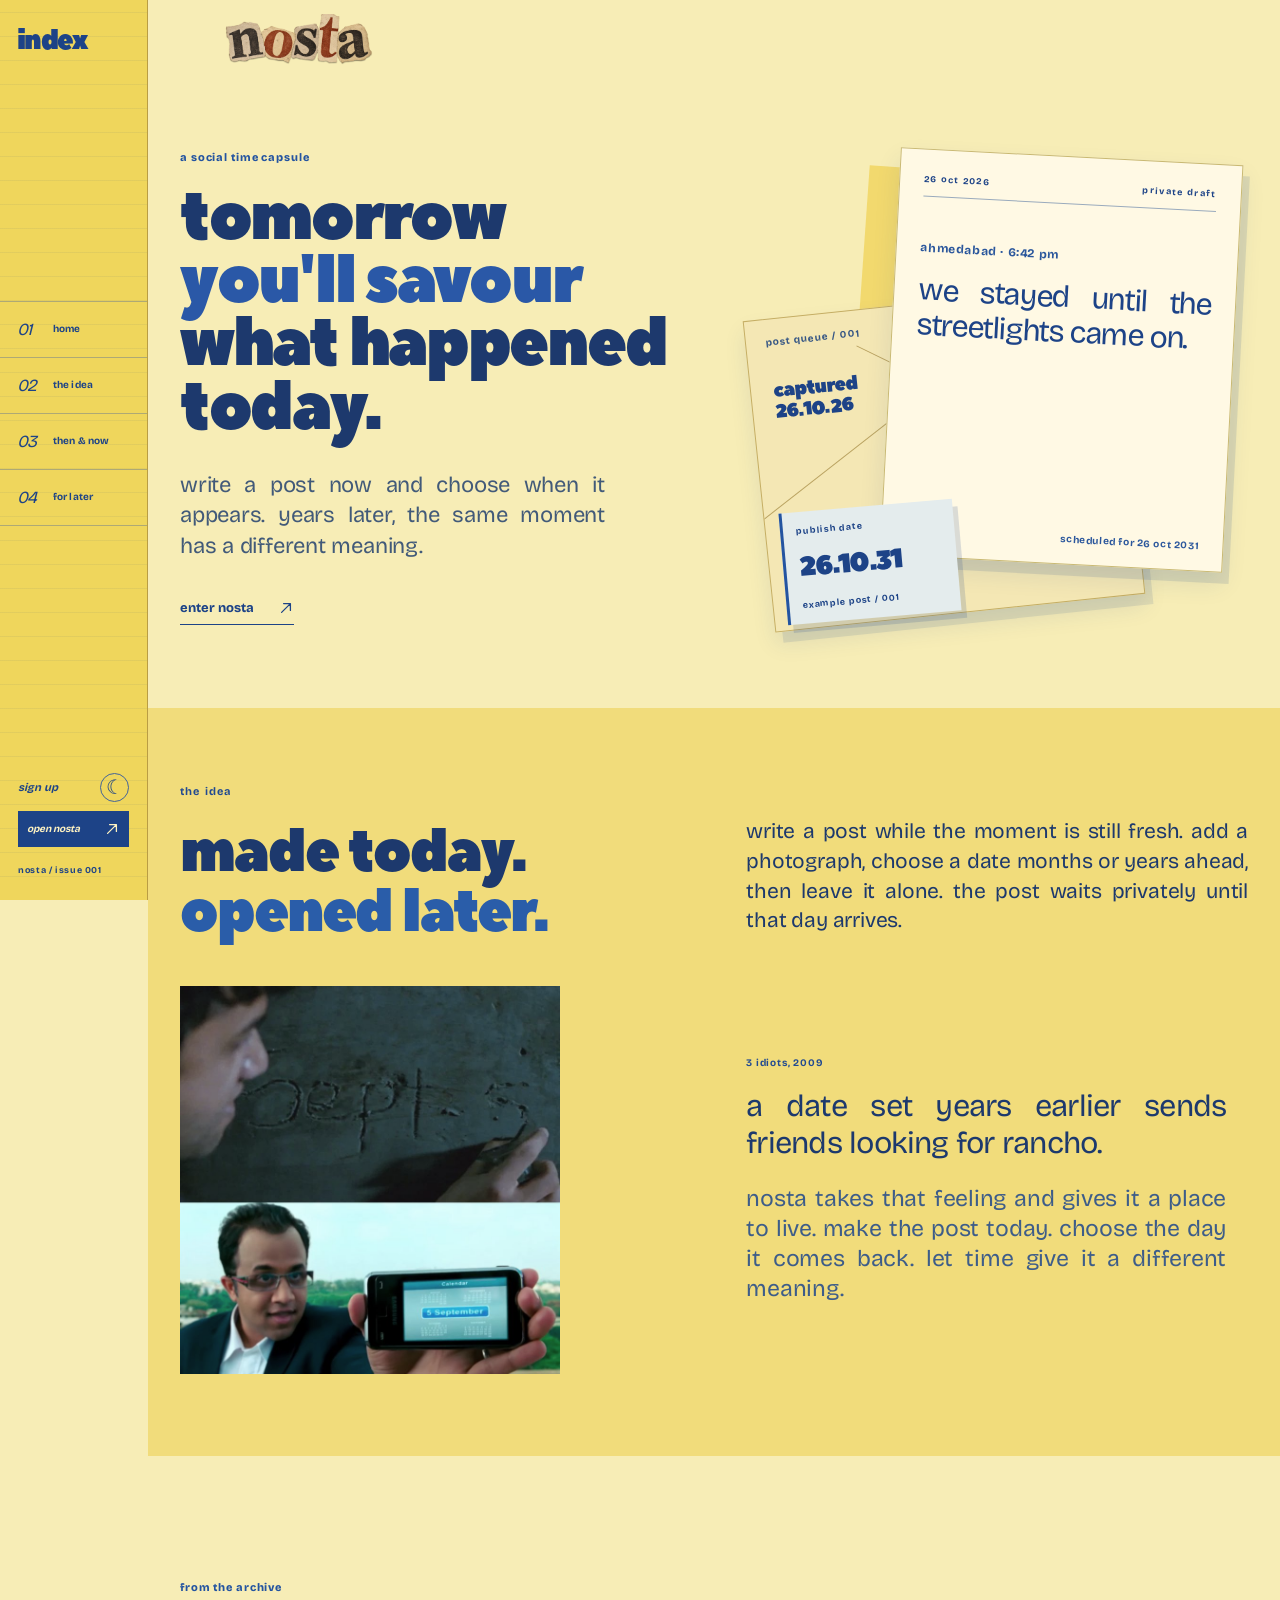
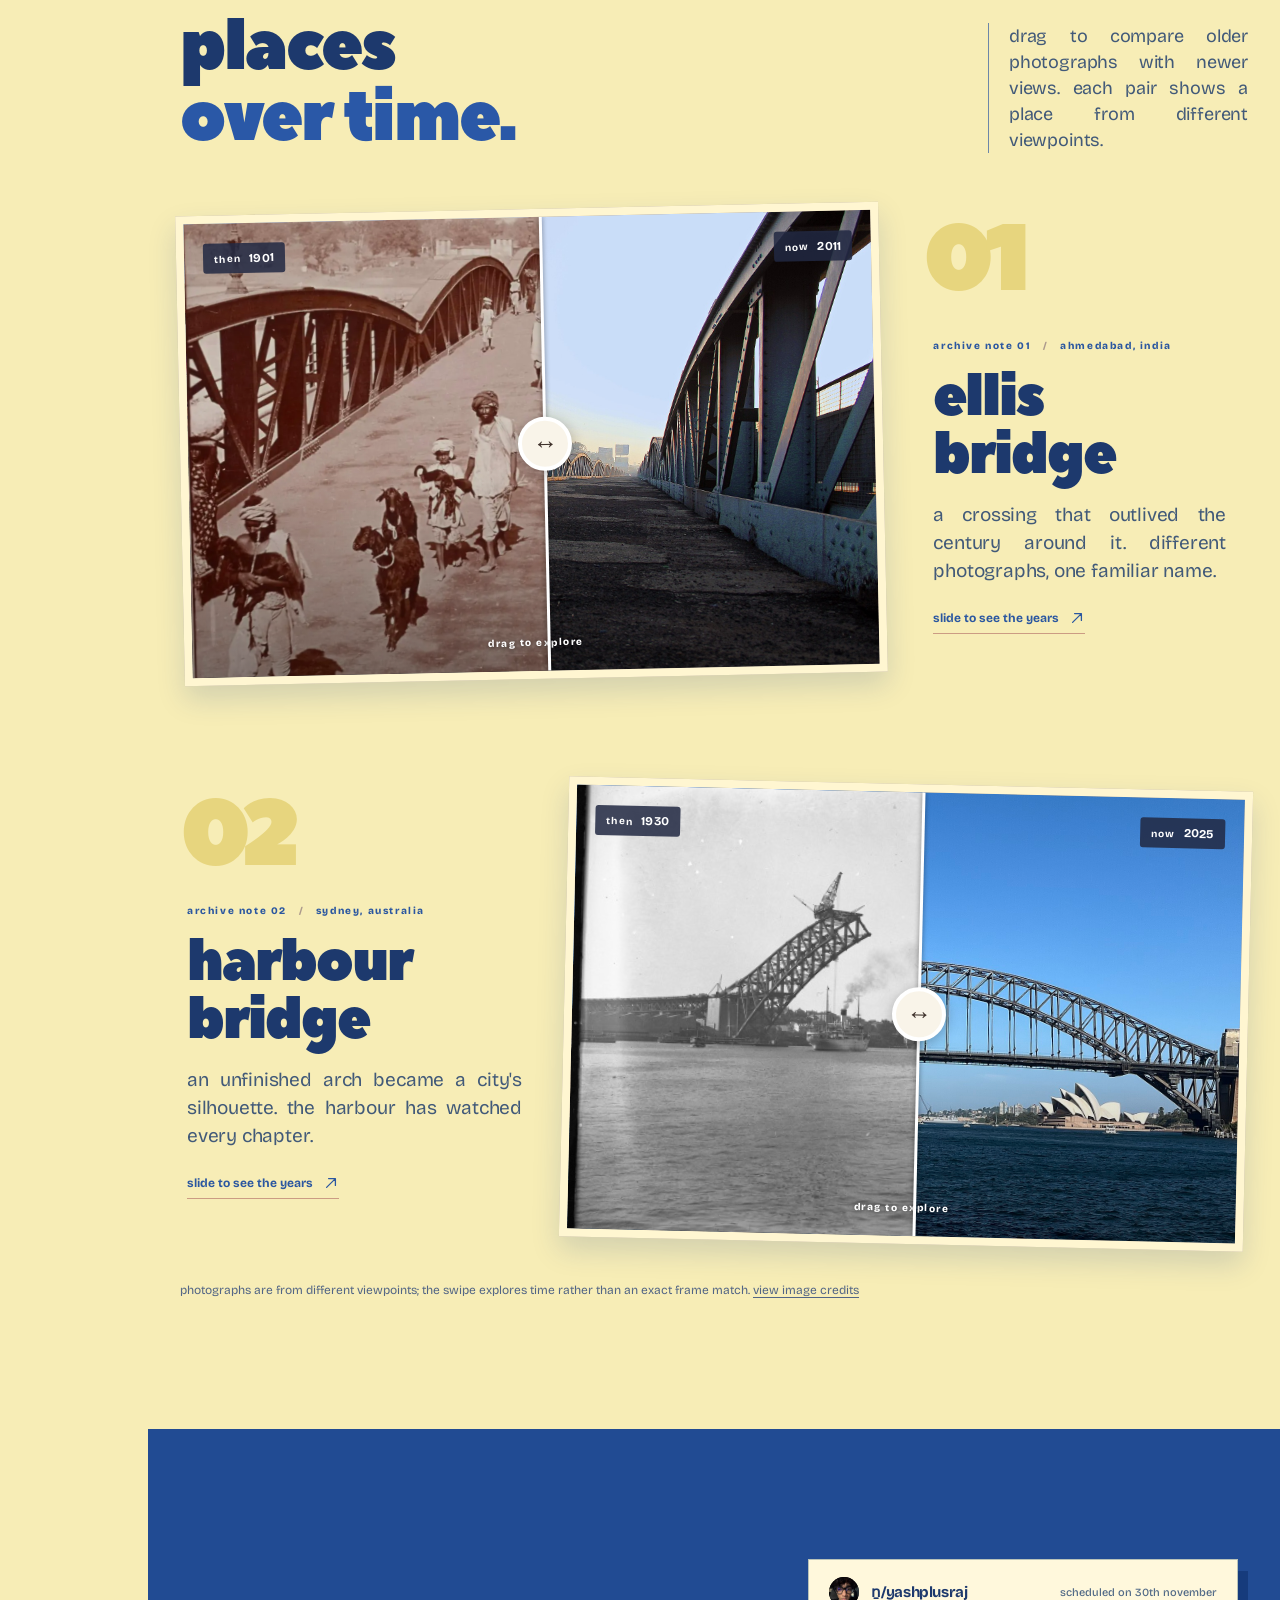
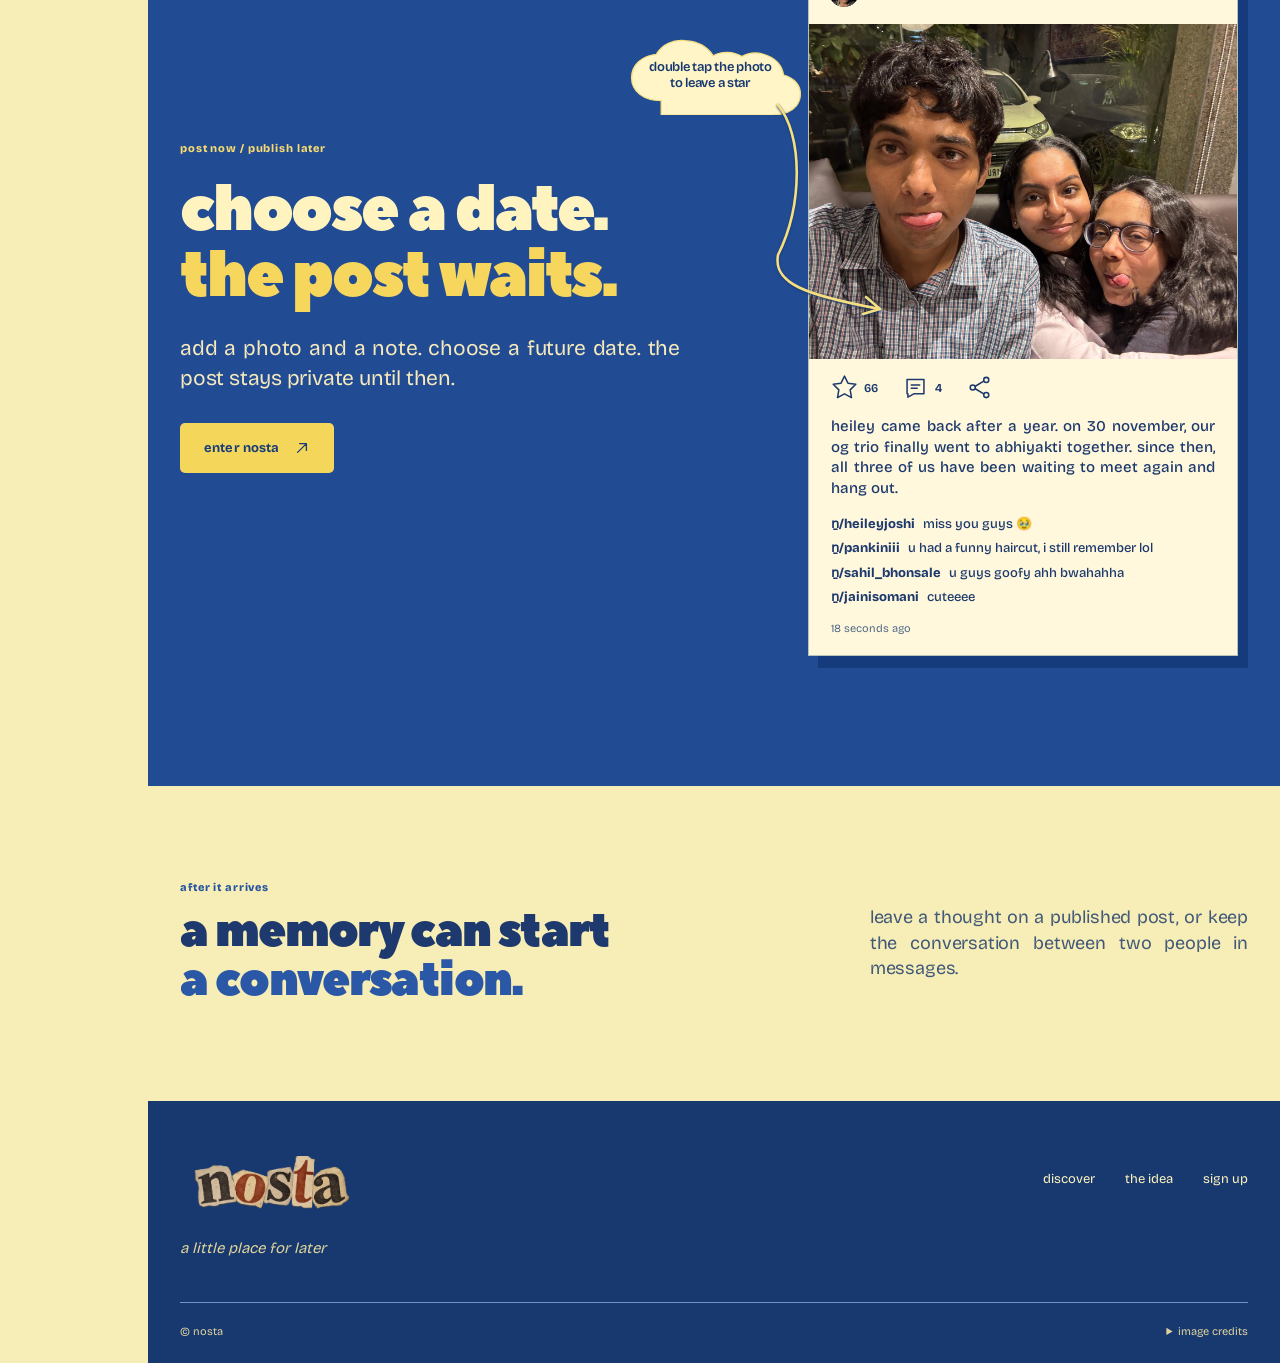
==== commit 0ff51f52: "replace emoji arrows with vector arrows" ====
--- a/public-site/index.html
+++ b/public-site/index.html
@@ -26,7 +26,7 @@
     <a href="#discover"><span class="rail-number" aria-hidden="true">03</span><span class="rail-label">then & now</span></a>
     <a href="#your-future"><span class="rail-number" aria-hidden="true">04</span><span class="rail-label">for later</span></a>
   </nav>
-  <div class="theme-rail-bottom"><div class="rail-controls"><a class="rail-signin" href="./waitlist.html">sign up</a><button class="theme-toggle" type="button" data-theme-toggle aria-label="switch to dark theme" aria-pressed="false" title="switch to dark theme"><span class="theme-icon theme-icon-moon" aria-hidden="true">☾</span><span class="theme-icon theme-icon-sun" aria-hidden="true">☀</span></button></div><a class="rail-join" href="./waitlist.html">open nosta <span aria-hidden="true">↗</span></a><small>nosta / issue 001</small></div>
+  <div class="theme-rail-bottom"><div class="rail-controls"><a class="rail-signin" href="./waitlist.html">sign up</a><button class="theme-toggle" type="button" data-theme-toggle aria-label="switch to dark theme" aria-pressed="false" title="switch to dark theme"><span class="theme-icon theme-icon-moon" aria-hidden="true">☾</span><span class="theme-icon theme-icon-sun" aria-hidden="true">☀</span></button></div><a class="rail-join" href="./waitlist.html">open nosta <svg aria-hidden="true" focusable="false" width="16" height="16" viewBox="0 0 20 20" fill="none"><path d="M4.5 15.5 15.5 4.5M7 4.5h8.5V13" stroke="currentColor" stroke-width="1.6" stroke-linecap="round" stroke-linejoin="round"/></svg></a><small>nosta / issue 001</small></div>
 </aside>
 <main class="site-shell">
   <header class="site-header" id="top">
@@ -39,7 +39,7 @@
       <p class="eyebrow">a social time capsule</p>
       <h1 id="hero-title">tomorrow<br><em>you'll savour</em><br>what happened today.</h1>
       <p class="hero-description">write a post now and choose when it appears. years later, the same moment has a different meaning.</p>
-      <a class="hero-enter" href="./waitlist.html">enter nosta <span aria-hidden="true">↗</span></a>
+      <a class="hero-enter" href="./waitlist.html">enter nosta <svg aria-hidden="true" focusable="false" width="16" height="16" viewBox="0 0 20 20" fill="none"><path d="M4.5 15.5 15.5 4.5M7 4.5h8.5V13" stroke="currentColor" stroke-width="1.6" stroke-linecap="round" stroke-linejoin="round"/></svg></a>
     </div>
     <div class="hero-art" aria-hidden="true">
       <div class="hero-envelope"><span class="envelope-mark">post queue / 001</span><span class="envelope-address">captured<br>26.10.26</span></div>
@@ -69,10 +69,10 @@
         <input class="comparison-range" type="range" min="0" max="100" value="52" aria-label="reveal ellis bridge in 1901 or 2011">
         <span class="comparison-divider" aria-hidden="true"></span><span class="comparison-handle" aria-hidden="true">↔</span><span class="comparison-help" aria-hidden="true">drag to explore</span>
       </div>
-      <div class="story-details"><div class="story-index">archive note 01 <span>/</span> ahmedabad, india</div><h3>ellis<br>bridge</h3><p>a crossing that outlived the century around it. different photographs, one familiar name.</p><span class="story-tag">slide to see the years <span aria-hidden="true">↗</span></span></div>
+      <div class="story-details"><div class="story-index">archive note 01 <span>/</span> ahmedabad, india</div><h3>ellis<br>bridge</h3><p>a crossing that outlived the century around it. different photographs, one familiar name.</p><span class="story-tag">slide to see the years <svg aria-hidden="true" focusable="false" width="16" height="16" viewBox="0 0 20 20" fill="none"><path d="M4.5 15.5 15.5 4.5M7 4.5h8.5V13" stroke="currentColor" stroke-width="1.6" stroke-linecap="round" stroke-linejoin="round"/></svg></span></div>
     </article>
     <article class="story-card story-card-secondary">
-      <div class="story-details"><div class="story-index">archive note 02 <span>/</span> sydney, australia</div><h3>harbour<br>bridge</h3><p>an unfinished arch became a city's silhouette. the harbour has watched every chapter.</p><span class="story-tag">slide to see the years <span aria-hidden="true">↗</span></span></div>
+      <div class="story-details"><div class="story-index">archive note 02 <span>/</span> sydney, australia</div><h3>harbour<br>bridge</h3><p>an unfinished arch became a city's silhouette. the harbour has watched every chapter.</p><span class="story-tag">slide to see the years <svg aria-hidden="true" focusable="false" width="16" height="16" viewBox="0 0 20 20" fill="none"><path d="M4.5 15.5 15.5 4.5M7 4.5h8.5V13" stroke="currentColor" stroke-width="1.6" stroke-linecap="round" stroke-linejoin="round"/></svg></span></div>
       <div class="comparison" data-comparison role="group" aria-label="sydney harbour bridge: compare 1930 and 2025">
         <img class="comparison-image comparison-after" src="./assets/sydney-2025.jpg" alt="sydney harbour bridge photographed in october 2025" draggable="false">
         <img class="comparison-image comparison-before" src="./assets/sydney-1930.jpg" alt="sydney harbour bridge under construction in may 1930" draggable="false">
@@ -85,7 +85,7 @@
   </section>
 
   <section class="future-section" id="your-future" aria-labelledby="future-title"><div class="section-wrap future-grid">
-    <div class="future-copy"><p class="eyebrow eyebrow-light">post now / publish later</p><h2 id="future-title">choose a date.<br><em>the post waits.</em></h2><p>add a photo and a note. choose a future date. the post stays private until then.</p><a class="button-light" href="./waitlist.html">enter nosta <span aria-hidden="true">↗</span></a></div>
+    <div class="future-copy"><p class="eyebrow eyebrow-light">post now / publish later</p><h2 id="future-title">choose a date.<br><em>the post waits.</em></h2><p>add a photo and a note. choose a future date. the post stays private until then.</p><a class="button-light" href="./waitlist.html">enter nosta <svg aria-hidden="true" focusable="false" width="16" height="16" viewBox="0 0 20 20" fill="none"><path d="M4.5 15.5 15.5 4.5M7 4.5h8.5V13" stroke="currentColor" stroke-width="1.6" stroke-linecap="round" stroke-linejoin="round"/></svg></a></div>
     <div class="post-demo">
     <div class="post-demo-note" aria-hidden="true"><span class="post-demo-cloud"><svg viewBox="0 0 230 112" preserveAspectRatio="none"><path d="M54 92C32 92 17 79 17 60c0-18 13-31 31-33C55 13 69 6 84 8c16 1 28 9 35 21 11-7 25-6 36 1 8-5 18-6 27-3 15 5 23 16 25 29 13 4 21 14 21 27 0 18-15 29-35 29H54Z"/></svg><span>double tap the photo<br>to leave a star</span></span><svg class="post-demo-arrow" viewBox="0 0 170 230" preserveAspectRatio="none" fill="none"><path d="M10 10C35 40 35 110 10 160C5 188 36 200 112 214"/><path d="m112 214-14-12M112 214l-17 5"/></svg><svg class="post-demo-arrow-mobile" viewBox="0 0 100 175" fill="none"><path d="M12 8C64 34 88 79 59 151"/><path d="m59 151-11-16M59 151l17-8"/></svg></div>
     <article class="post-preview" aria-label="example of a nosta post">
@@ -102,7 +102,7 @@
       <div class="post-preview-content"><p class="post-preview-caption">heiley came back after a year. on 30 november, our og trio finally went to abhiyakti together. since then, all three of us have been waiting to meet again and hang out.</p><div class="post-preview-comments" aria-label="comments on this post" tabindex="-1"><p><strong>ṉ/heileyjoshi</strong> miss you guys 🥹</p><p><strong>ṉ/pankiniii</strong> u had a funny haircut, i still remember lol</p><p><strong>ṉ/sahil_bhonsale</strong> u guys goofy ahh bwahahha</p><p><strong>ṉ/jainisomani</strong> cuteeee</p></div><p class="post-preview-time">18 seconds ago</p><p class="post-preview-feedback" role="status" aria-live="polite" hidden></p></div>
     </article>
     </div>
-    <a class="future-mobile-cta button-light" href="./waitlist.html">enter nosta <span aria-hidden="true">↗</span></a>
+    <a class="future-mobile-cta button-light" href="./waitlist.html">enter nosta <svg aria-hidden="true" focusable="false" width="16" height="16" viewBox="0 0 20 20" fill="none"><path d="M4.5 15.5 15.5 4.5M7 4.5h8.5V13" stroke="currentColor" stroke-width="1.6" stroke-linecap="round" stroke-linejoin="round"/></svg></a>
   </div></section>
 
   <section class="connection-section section-wrap" aria-labelledby="connection-title"><div><p class="eyebrow">after it arrives</p><h2 id="connection-title">a memory can start<br><em>a conversation.</em></h2></div><p>leave a thought on a published post, or keep the conversation between two people in messages.</p></section>
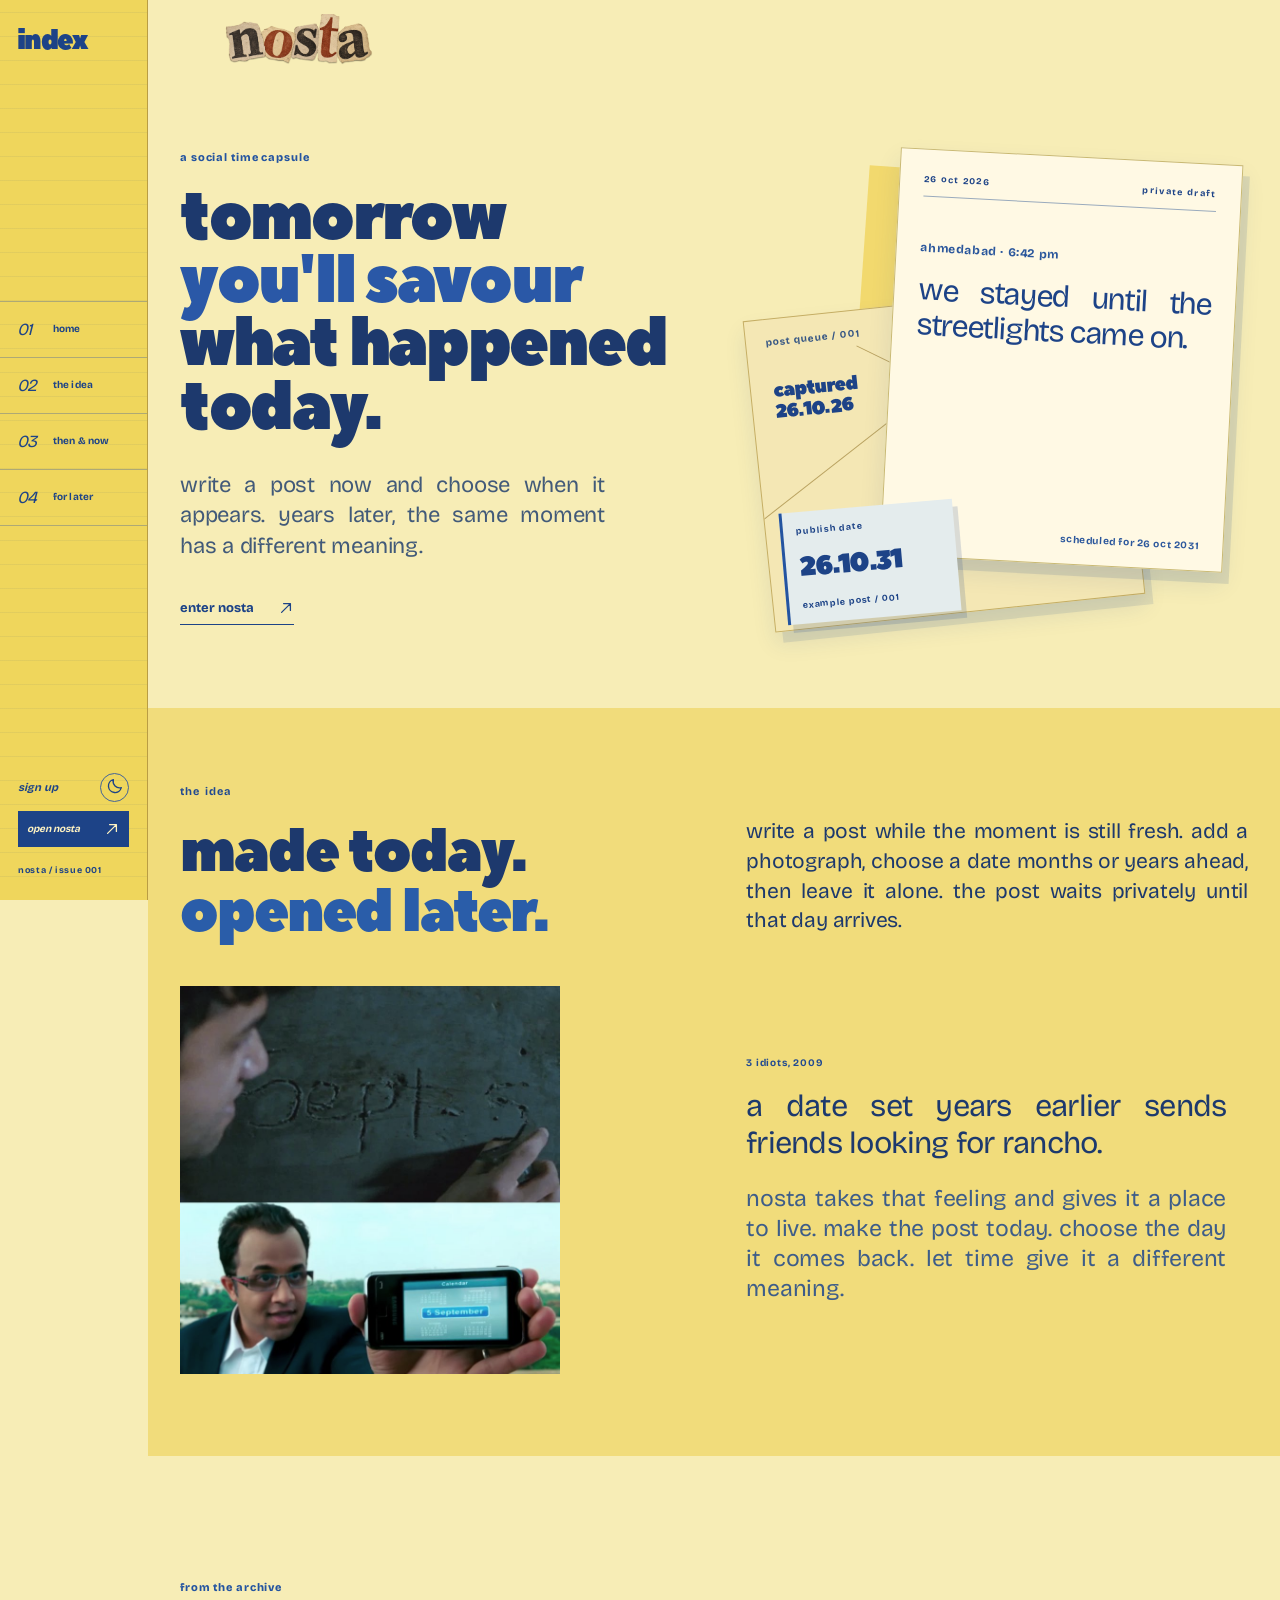
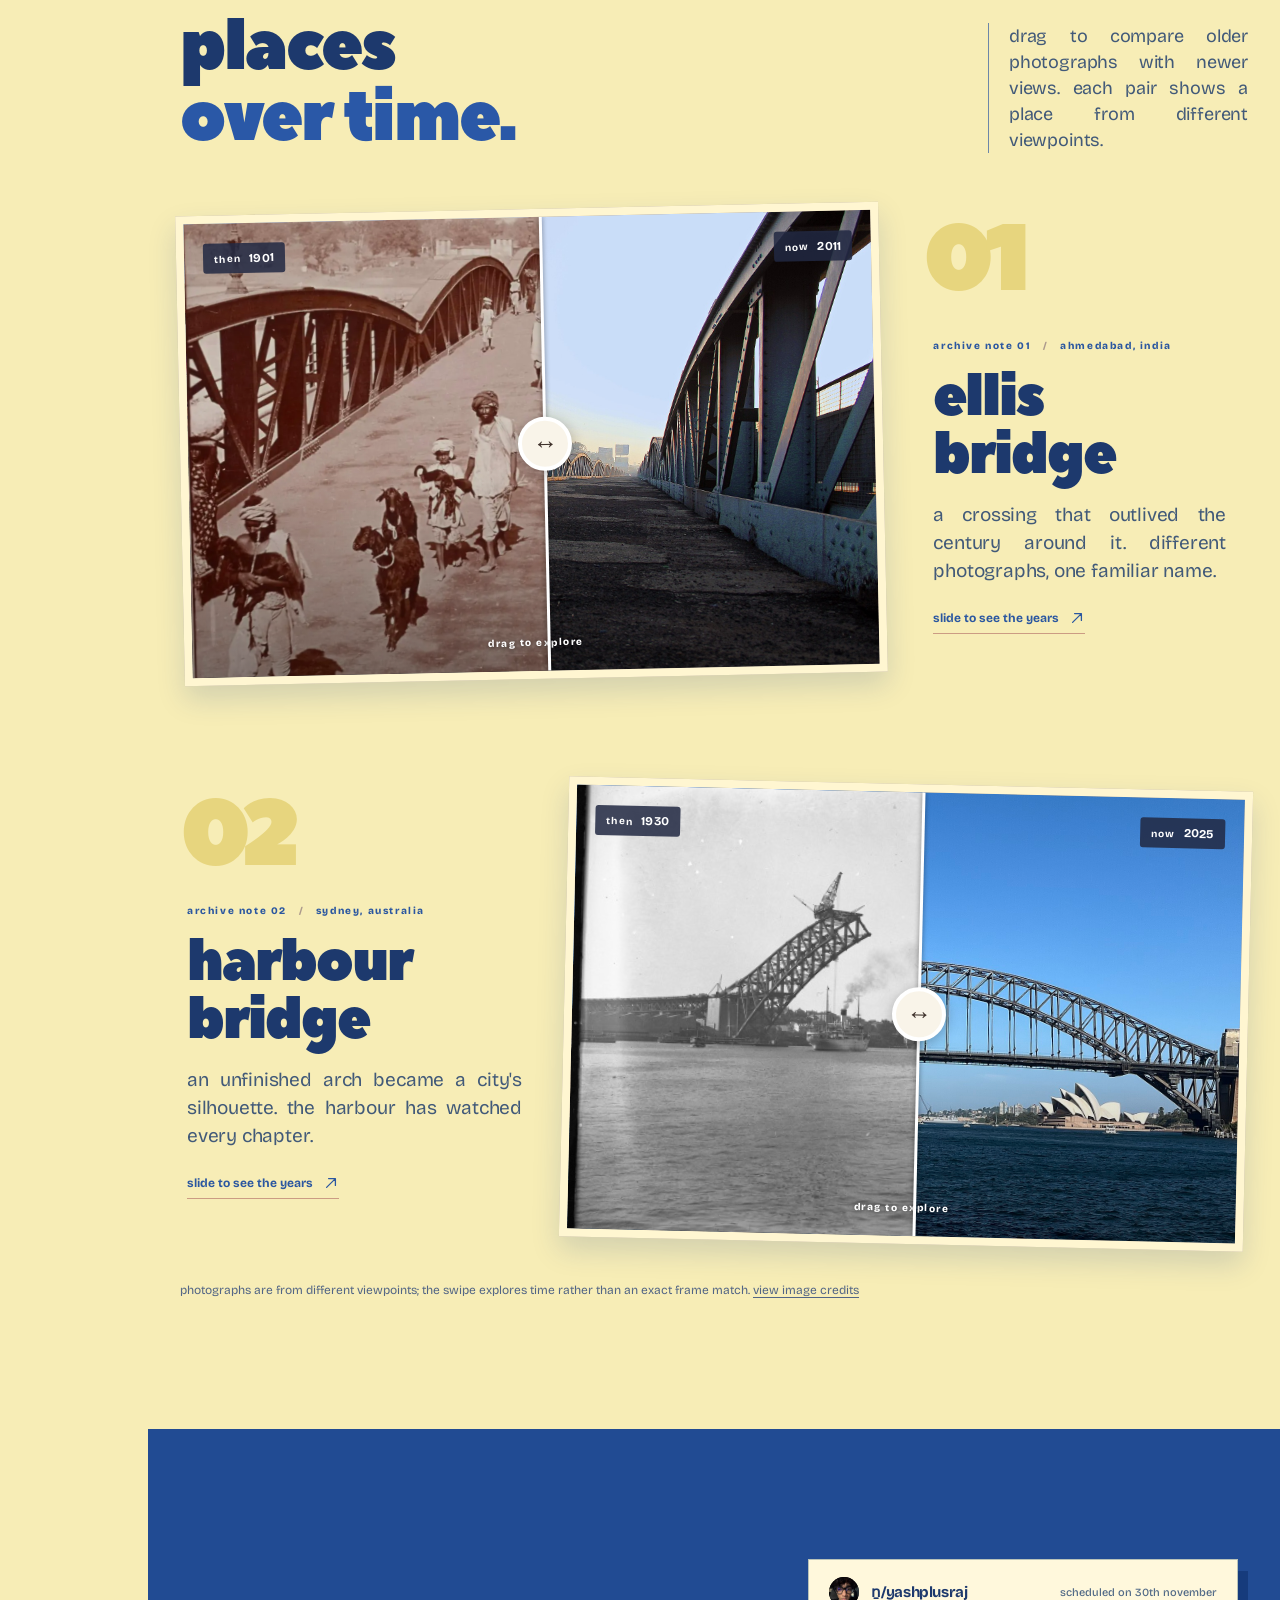
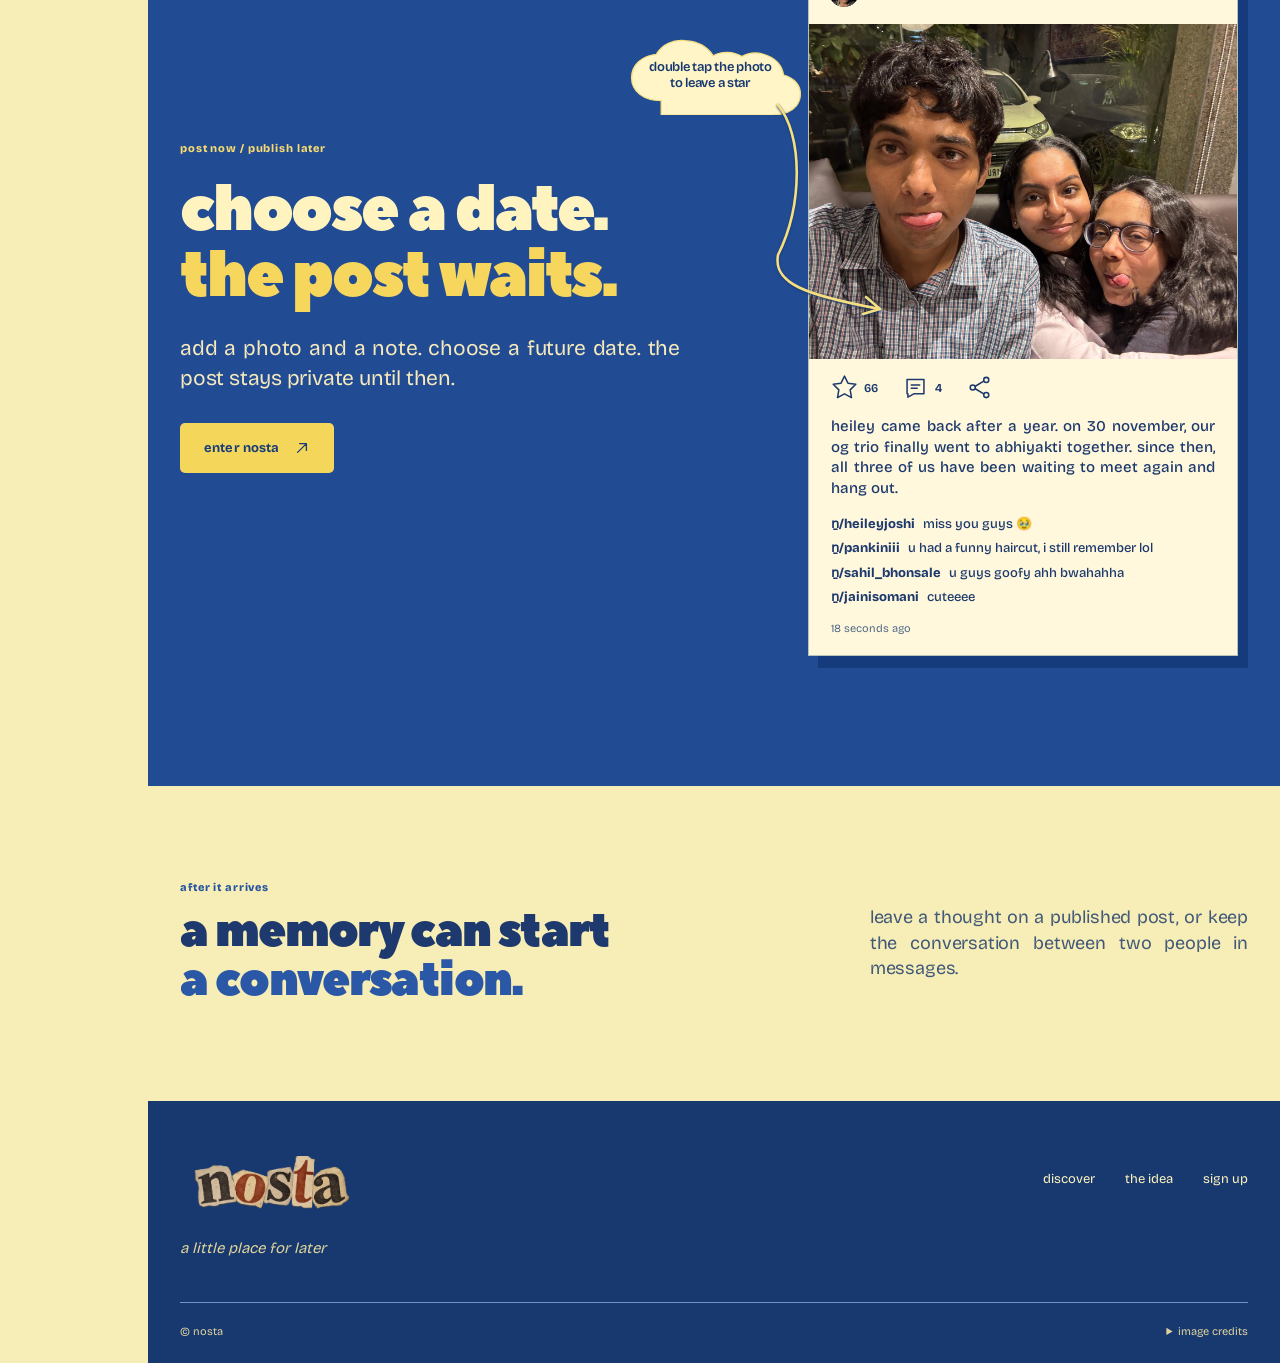
==== commit 0019dae8: "replace theme emoji with matching vector icons" ====
--- a/public-site/index.html
+++ b/public-site/index.html
@@ -26,12 +26,12 @@
     <a href="#discover"><span class="rail-number" aria-hidden="true">03</span><span class="rail-label">then & now</span></a>
     <a href="#your-future"><span class="rail-number" aria-hidden="true">04</span><span class="rail-label">for later</span></a>
   </nav>
-  <div class="theme-rail-bottom"><div class="rail-controls"><a class="rail-signin" href="./waitlist.html">sign up</a><button class="theme-toggle" type="button" data-theme-toggle aria-label="switch to dark theme" aria-pressed="false" title="switch to dark theme"><span class="theme-icon theme-icon-moon" aria-hidden="true">☾</span><span class="theme-icon theme-icon-sun" aria-hidden="true">☀</span></button></div><a class="rail-join" href="./waitlist.html">open nosta <svg aria-hidden="true" focusable="false" width="16" height="16" viewBox="0 0 20 20" fill="none"><path d="M4.5 15.5 15.5 4.5M7 4.5h8.5V13" stroke="currentColor" stroke-width="1.6" stroke-linecap="round" stroke-linejoin="round"/></svg></a><small>nosta / issue 001</small></div>
+  <div class="theme-rail-bottom"><div class="rail-controls"><a class="rail-signin" href="./waitlist.html">sign up</a><button class="theme-toggle" type="button" data-theme-toggle aria-label="switch to dark theme" aria-pressed="false" title="switch to dark theme"><span class="theme-icon theme-icon-moon" aria-hidden="true"><svg viewBox="0 0 24 24" width="18" height="18" fill="none" stroke="currentColor" stroke-width="1.8" stroke-linecap="round" stroke-linejoin="round" focusable="false"><path d="M20.4 14.2A8.7 8.7 0 0 1 9.8 3.6 8.7 8.7 0 1 0 20.4 14.2Z"/></svg></span><span class="theme-icon theme-icon-sun" aria-hidden="true"><svg viewBox="0 0 24 24" width="18" height="18" fill="none" stroke="currentColor" stroke-width="1.8" stroke-linecap="round" focusable="false"><circle cx="12" cy="12" r="4"/><path d="M12 2v2M12 20v2M4.93 4.93l1.42 1.42m11.3 11.3 1.42 1.42M2 12h2m16 0h2M4.93 19.07l1.42-1.42m11.3-11.3 1.42-1.42"/></svg></span></button></div><a class="rail-join" href="./waitlist.html">open nosta <svg aria-hidden="true" focusable="false" width="16" height="16" viewBox="0 0 20 20" fill="none"><path d="M4.5 15.5 15.5 4.5M7 4.5h8.5V13" stroke="currentColor" stroke-width="1.6" stroke-linecap="round" stroke-linejoin="round"/></svg></a><small>nosta / issue 001</small></div>
 </aside>
 <main class="site-shell">
   <header class="site-header" id="top">
     <a class="header-logo" href="./index.html" aria-label="nosta home"><span class="nosta-logo"><img src="./assets/nosta-newspaper-logo.png" alt="nosta"></span></a>
-    <div class="mobile-header-actions"><a href="./waitlist.html">sign up</a><button class="theme-toggle" type="button" data-theme-toggle aria-label="switch to dark theme" aria-pressed="false" title="switch to dark theme"><span class="theme-icon theme-icon-moon" aria-hidden="true">☾</span><span class="theme-icon theme-icon-sun" aria-hidden="true">☀</span></button></div>
+    <div class="mobile-header-actions"><a href="./waitlist.html">sign up</a><button class="theme-toggle" type="button" data-theme-toggle aria-label="switch to dark theme" aria-pressed="false" title="switch to dark theme"><span class="theme-icon theme-icon-moon" aria-hidden="true"><svg viewBox="0 0 24 24" width="18" height="18" fill="none" stroke="currentColor" stroke-width="1.8" stroke-linecap="round" stroke-linejoin="round" focusable="false"><path d="M20.4 14.2A8.7 8.7 0 0 1 9.8 3.6 8.7 8.7 0 1 0 20.4 14.2Z"/></svg></span><span class="theme-icon theme-icon-sun" aria-hidden="true"><svg viewBox="0 0 24 24" width="18" height="18" fill="none" stroke="currentColor" stroke-width="1.8" stroke-linecap="round" focusable="false"><circle cx="12" cy="12" r="4"/><path d="M12 2v2M12 20v2M4.93 4.93l1.42 1.42m11.3 11.3 1.42 1.42M2 12h2m16 0h2M4.93 19.07l1.42-1.42m11.3-11.3 1.42-1.42"/></svg></span></button></div>
   </header>
 
   <section class="hero section-wrap" aria-labelledby="hero-title">
